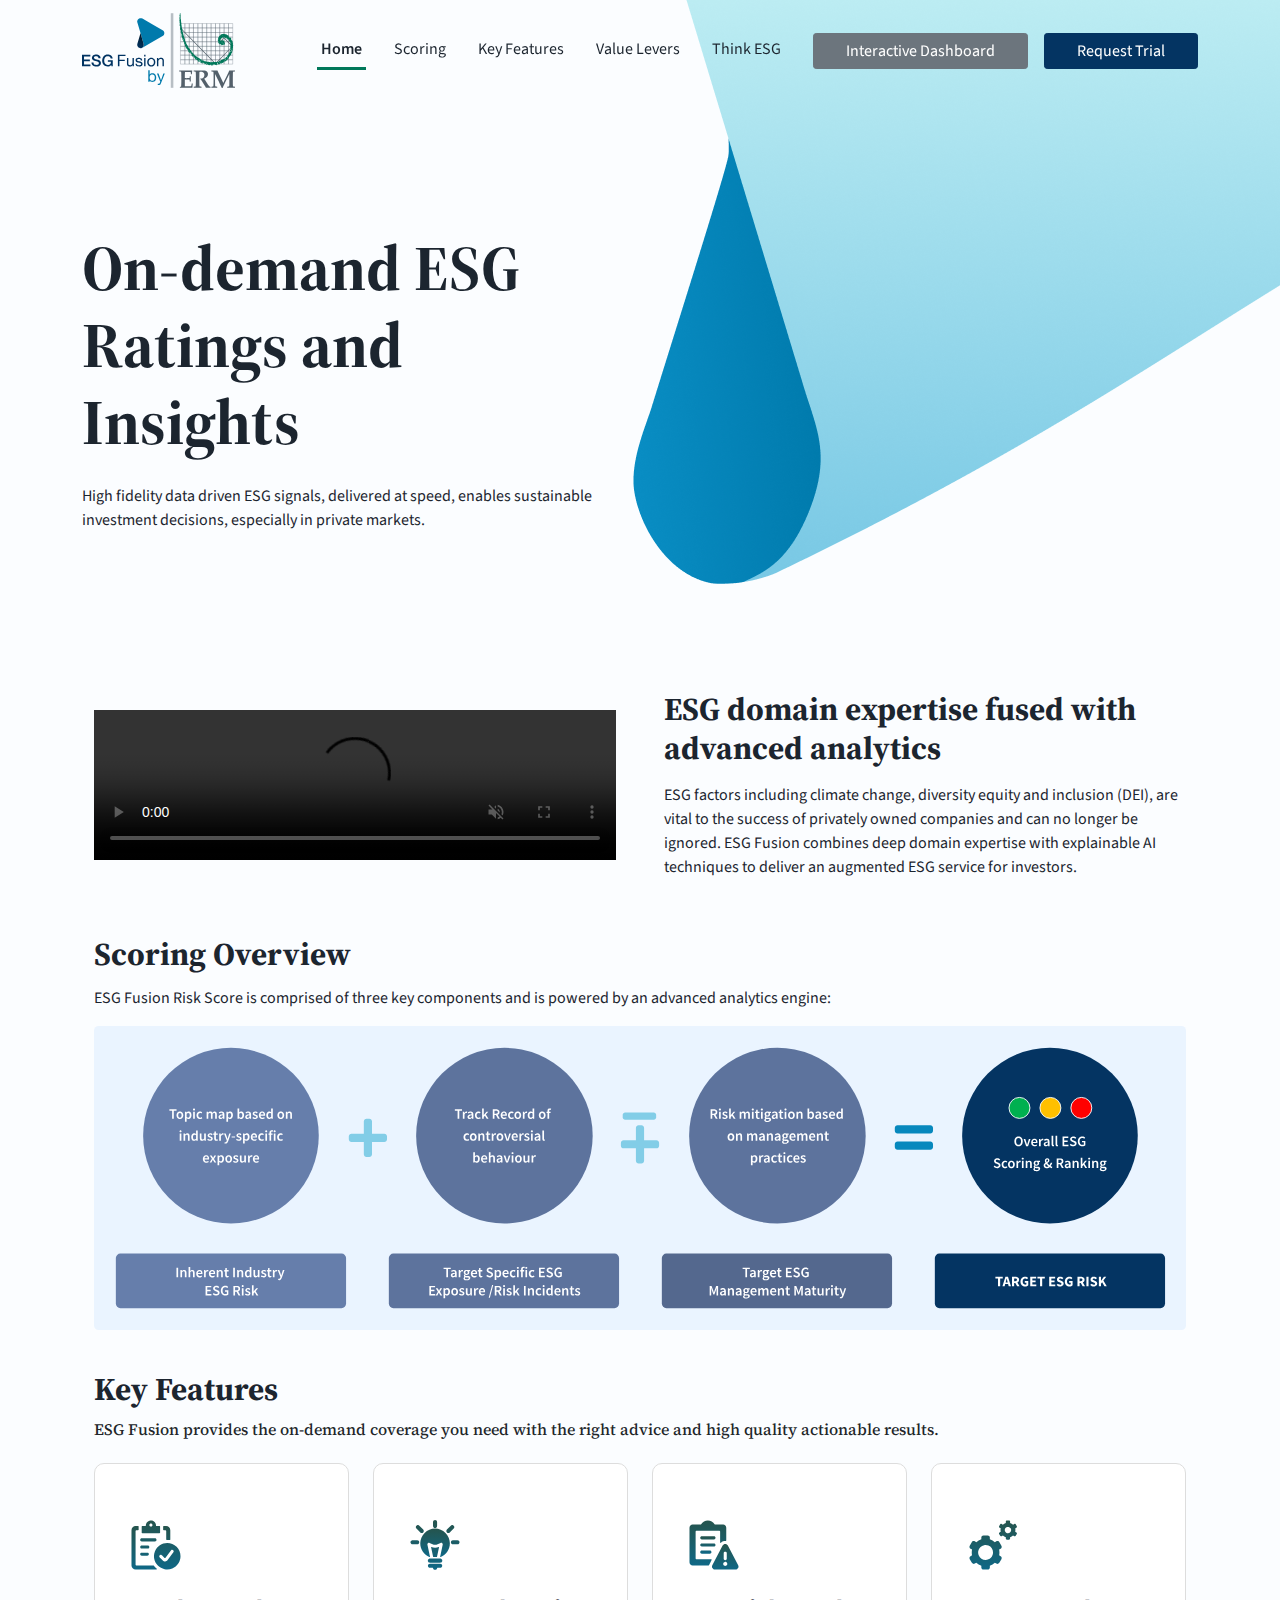
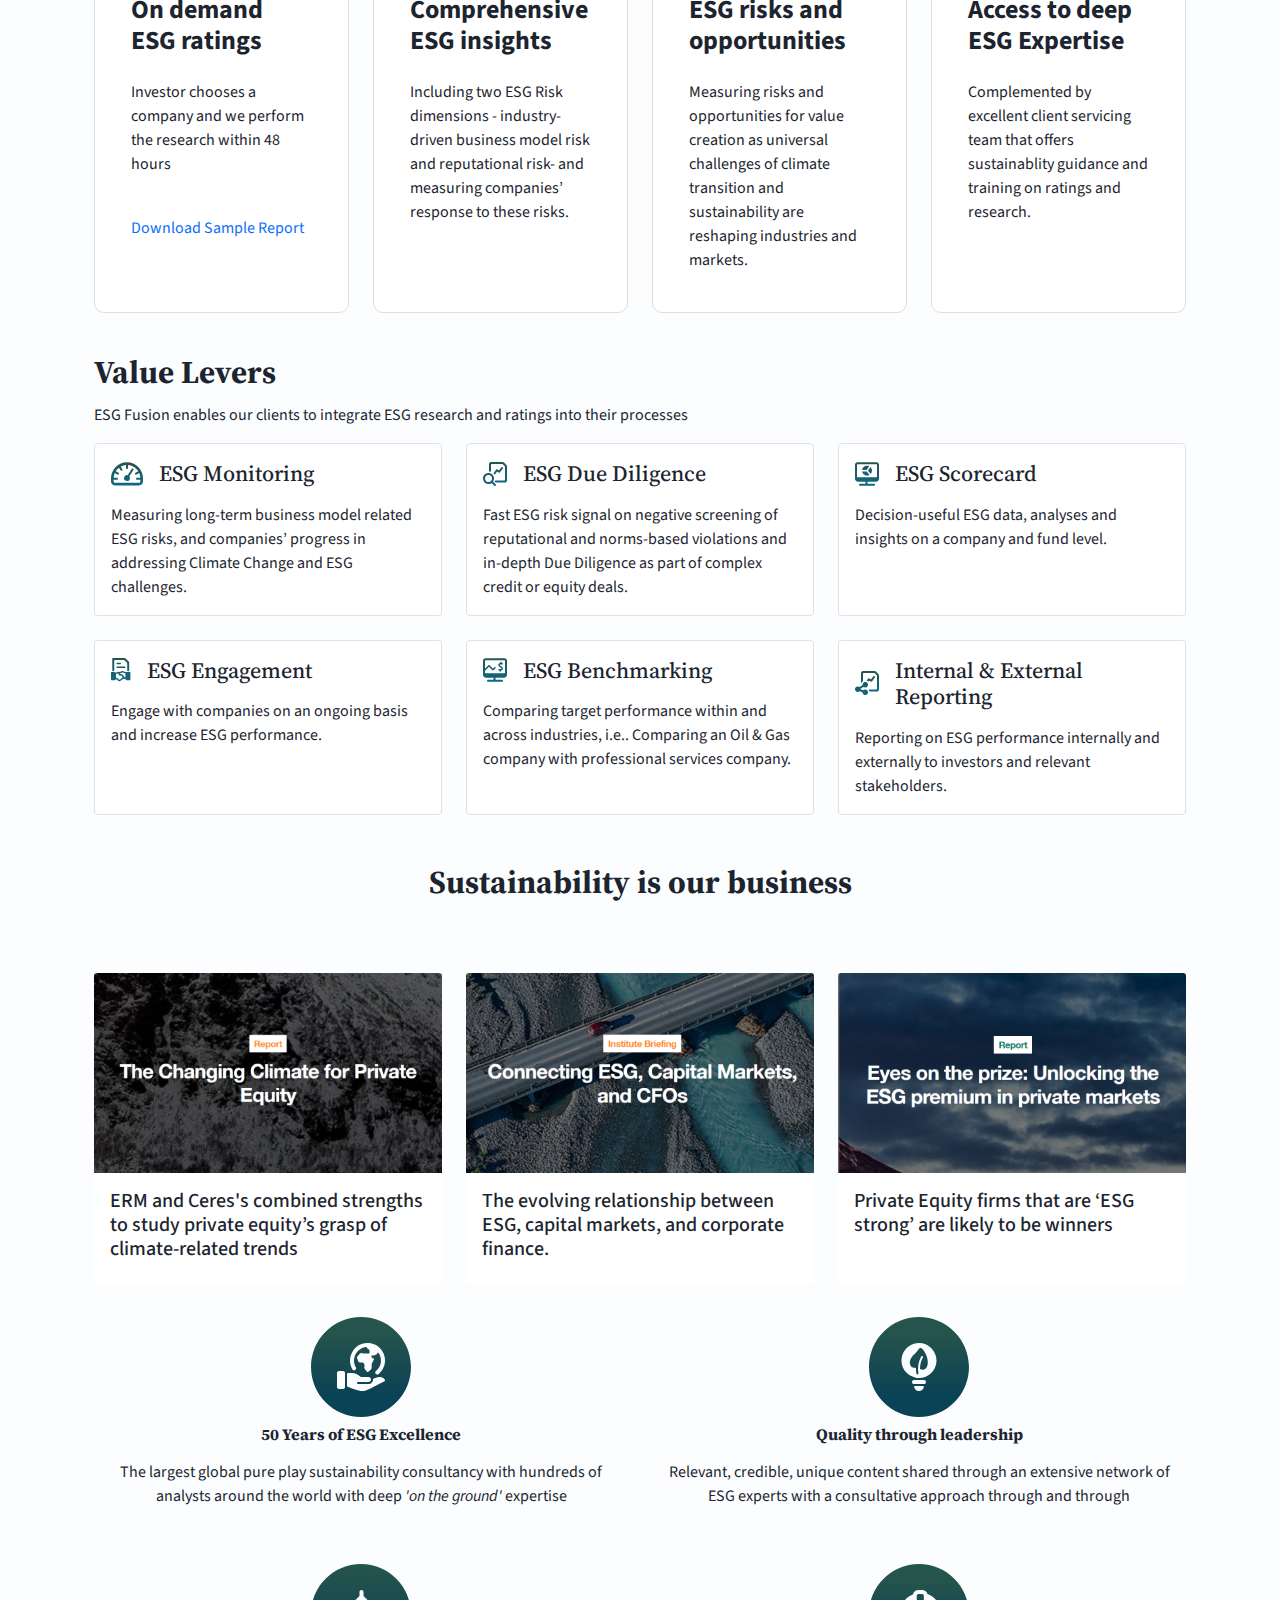
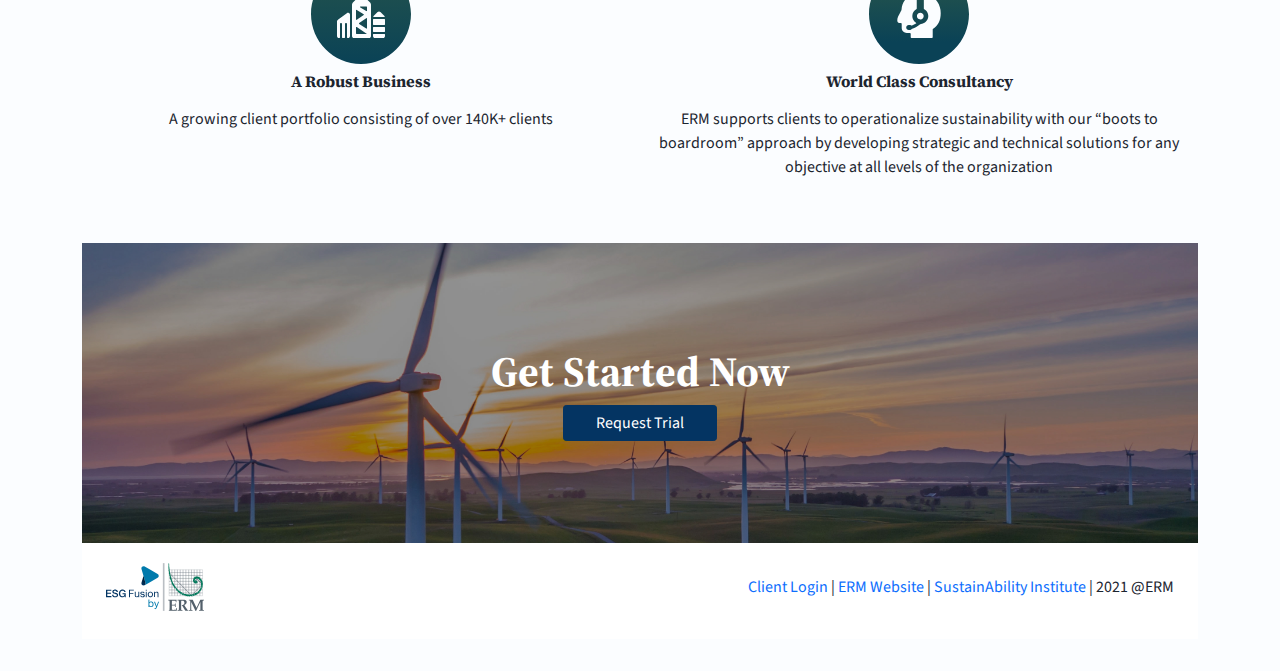
==== Updated/index.html @ 562d7b6b "Created two subdirectories for trying the site with a different font." ====
<!doctype html>
<html lang="en">
  <head>
    <!-- Required meta tags -->
    <meta charset="utf-8">
    <meta name="viewport" content="width=device-width, initial-scale=1">

    <script type="text/javascript">
      let envFileName = window.location.hostname.includes('localhost') ? 'localhost' : 'env';
      var s = document.createElement('script');
      let scripturl = './environments/' + envFileName + '.js';
      console.log(scripturl);
      s.setAttribute('src', scripturl);
      document.head.appendChild(s);
    </script> 
    <!-- Bootstrap CSS -->
    <link rel="stylesheet" href="./lib/bootstrap-5.1.3/dist/css/bootstrap.css">

    <!-- fonts -->
    <link rel="preconnect" href="https://fonts.googleapis.com">
    <link rel="preconnect" href="https://fonts.gstatic.com" crossorigin>
    <link href="https://fonts.googleapis.com/css2?family=Source+Sans+Pro:wght@300;400;600;700;900&family=Source+Serif+Pro:wght@300;400;600;700;900&display=swap" rel="stylesheet">
    <!-- Custom CSS -->
    <link rel="stylesheet" href="./assets/css/style.css">
    <link
      rel="stylesheet"
      href="https://cdnjs.cloudflare.com/ajax/libs/animate.css/4.1.1/animate.min.css"
    />
    <title>ESG Fusion</title>

    <link rel="apple-touch-icon" sizes="180x180" href="/apple-touch-icon.png">
    <link rel="icon" type="image/png" sizes="32x32" href="/favicon-32x32.png">
    <link rel="icon" type="image/png" sizes="16x16" href="/favicon-16x16.png">
    <!-- <link rel="manifest" href="/site.webmanifest"> -->
    <link rel="mask-icon" href="/safari-pinned-tab.svg" color="#5bbad5">
    <meta name="msapplication-TileColor" content="#da532c">
    <meta name="theme-color" content="#ffffff">
  </head>
  <body >

    <!-- top navigation -->
    <nav class="navbar navbar-expand-lg fixed-top navbar-light bg-transparent" id="navbar">
      <div class="container-xl">
        <a class="navbar-brand" href="#">
          <img src="./assets/img/FusionLogoSVG.svg" alt="" height="75" style="animation: 2s ease-in;">
        </a>
        <button class="navbar-toggler" type="button" data-bs-toggle="collapse" data-bs-target="#navbarTogglerDemo02" aria-controls="navbarTogglerDemo02" aria-expanded="false" aria-label="Toggle navigation">
          <span class="navbar-toggler-icon"></span>
        </button>
        <div class="collapse navbar-collapse" id="navbarTogglerDemo02">
          <ul class="navbar-nav ms-auto mb-2 mb-lg-0">
            <li class="nav-item">
              <a class="nav-link active" href="#home">Home</a>
            </li>
            <li class="nav-item">
              <a class="nav-link" href="#scoring">Scoring</a>
            </li>
            <li class="nav-item">
              <a class="nav-link" href="#key-Features">Key Features</a>
            </li>
            <li class="nav-item">
              <a class="nav-link" href="#v-f-business">Value Levers</a>
            </li>
            <li class="nav-item">
              <a class="nav-link" href="#why-erm">Think ESG</a>
            </li>
          </ul>
          <form class="d-flex">
            <a class="btn btn-sm btn-secondary ms-3" href="#" target="_blank" id="clientLoginLink">Interactive Dashboard</a>
            <button class="btn btn-sm btn-blue ms-3" type="button" data-bs-toggle="modal" data-bs-target="#scheduleModal">Request Trial</button>
          </form>
        </div>
      </div>
  </nav>

    <!-- Header -->
    <div class="container-xl" id="home">
      <div class="row">
        <div class="col-6 animate__fadeInLeft py-lg">
            <!-- <h6 class="py-4 fw-600 mb-0 pb-0">“Climate Change and ESG Risks are Investment Risks!”</h6>
            <p class="mt-2 text-secondary">– Larry Fink, Blackrock</p> -->
            <h2 class="display-3 fw-700 pt-2">On-demand ESG Ratings and Insights</h2>
            <p class="fs-16 my-4">High fidelity data driven ESG signals, delivered at speed, enables sustainable investment decisions, especially in private markets.</p>
            <div class="row justify-content-start">
              <!-- <div class="col-auto">
                <button class="btn btn-sm btn-secondary">View Live Dashboard</button>
              </div>
              <div class="col-auto">
                <button class="btn btn-sm btn-outline-blue">Download Sample Report</button>
              </div>
            </div> -->
        </div>
      </div>
    </div>
    
    <!-- Section 1 Key features -->

    <div class="container-xl mt-3" id="scoring">
      <div class="row pt-3 align-items-center gx-5">
        <div class="col">
          <video id="videoPlayer" class="w-100 mt-3" controls muted autoplay loop preload="auto">
            <source src="#" type="video/mp4">
          Your browser does not support the video tag.
          </video>
        </div>
        <div class="col">
          <h2 class="pt-4 pb-2 fw-700">ESG domain expertise fused with advanced analytics</h2>
          <p>ESG factors including climate change, diversity equity and inclusion (DEI), are vital to the success of privately owned companies and can no longer be ignored.

            ESG Fusion combines deep domain expertise with explainable AI techniques to deliver an augmented ESG service for investors.</p>
        </div>
      </div>

      <div class="row pt-3 align-items-center gx-5">
        <div class="col">
          <h2 class="pt-4 pb-1 fw-700">Scoring Overview</h2>
          <p>ESG Fusion Risk Score is comprised of three key components and is powered by an advanced analytics engine:</p>
          <img src="./assets/img/svg group section.svg" alt="ESG Fusion Scoring Overview" style="width: 100%;">
        </div>
      </div>
    </div>
    
    <div class="container-xl py-2" id="key-Features">
      <div class="row pt-3">
        <div class="col">
          <h2 class="pt-3 pb-1 fw-700">Key Features</h2>
          <div class="row">
            <div class="col">
              <h6 class=" text-dark">ESG Fusion provides the on-demand coverage you need with the right advice and high quality actionable results. </h6>
            </div>
          </div>
        </div>
      </div>
      <div class="row py-3">
        <div class="col">
          <div class="card">
            <div class="card-body">
              <img src="./assets/img/on-demand.svg" class="" alt="">
              <h4 class="card-title my-4">On demand ESG ratings</h4>
              <p class="card-text">
                Investor chooses a company and we perform the research within 48 hours
              </p>
              <br>
              <a href="#" class="text-primary" data-bs-toggle="modal" data-bs-target="#pdfModal">Download Sample Report</a>
            </div>
          </div>
        </div>
        <div class="col">
          <div class="card">
            <div class="card-body">
              <img src="./assets/img/Insights.svg" class="" alt="">
              <h4 class="card-title my-4">Comprehensive ESG insights</h4>
              <p class="card-text">
                Including two ESG Risk dimensions - industry-driven business model risk and reputational risk- and measuring companies’ response to these risks.
              </p>
            </div>
          </div>
        </div>
        <div class="col">
          <div class="card">
            <div class="card-body">
              <img src="./assets/img/Risks.svg" class="" alt="">
              <h4 class="card-title my-4">ESG risks and opportunities</h4>
              <p class="card-text">
                Measuring risks and opportunities for value creation as universal challenges of climate transition and sustainability are reshaping industries and markets.
              </p>
            </div>
          </div>
        </div>
        <div class="col">
          <div class="card">
            <div class="card-body">
              <img src="./assets/img/Use case.svg" class="" alt="">
              <h4 class="card-title my-4">Access to deep ESG Expertise</h4>
              <p class="card-text">
                Complemented by excellent client servicing team that offers sustainablity guidance and training on ratings and research. 
              </p>
            </div>
          </div>
        </div>
      </div>
    </div>

    <!-- section 2  value for business-->

    <div class="container-xl" id="v-f-business">

      <div class="row">
        <div class="col">
          <h2 class="fw-700 pt-3 pb-1">Value Levers</h2>
          <p>ESG Fusion enables our clients to integrate ESG research and ratings into their processes</p>
        </div>
      </div>
      <div class="row row-col-1 row-col-lg-3">

        <div class="col-sm-6 col-lg-4 mb-4">
          <div class="card h-100 border rounded">
            <div class="card-body">
              <div class="d-flex align-items-center mb-3">
                <img src="./assets/img/Value/Monitoring.svg" height="24" alt="">
                <h5 class="card-title mb-0 ms-3">ESG Monitoring</h5>
              </div>
              <p class="card-text">Measuring long-term business model related ESG risks, and companies’ progress in addressing Climate Change and ESG challenges.</p>
          </div>
          </div>
        </div>

        <div class="col-sm-6 col-lg-4 mb-4">
          <div class="card h-100 border rounded">
            <div class="card-body">
              <div class="d-flex align-items-center mb-3">
                <img src="./assets/img/Value/due-diligence.svg" height="24" alt="">
                <h5 class="card-title mb-0 ms-3">ESG Due Diligence</h5>
              </div>
              <p class="card-text">Fast ESG risk signal on negative screening of reputational and norms-based violations and in-depth Due Diligence as part of complex credit or equity deals.</p>
            </div>
          </div>
        </div>

        <div class="col-sm-6 col-lg-4 mb-4">
          <div class="card h-100 border rounded">
            <div class="card-body">
              <div class="d-flex align-items-center mb-3">
                <img src="./assets/img/Value/scorecard.svg" height="24" alt="">
                <h5 class="card-title mb-0 ms-3">ESG Scorecard</h5>
                </div>
              <p class="card-text">Decision-useful ESG data, analyses and insights on a company and fund level.</p>
            </div>
          </div>
        </div>

        <div class="col-sm-6 col-lg-4 mb-4">
          <div class="card h-100 border rounded">
            <div class="card-body">
              <div class="d-flex align-items-center mb-3">
                <img src="./assets/img/Value/engagement.svg" height="24" alt="">
                <h5 class="card-title mb-0 ms-3">ESG Engagement</h5>
              </div>
              <p class="card-text">Engage with companies on an ongoing basis and increase ESG performance.</p>
            </div>
          </div>
        </div>

        <div class="col-sm-6 col-lg-4 mb-4">
          <div class="card h-100 border rounded">
            <div class="card-body">
              <div class="d-flex align-items-center mb-3">
                <img src="./assets/img/Value/benchmarking.svg" height="24" alt="">
                <h5 class="card-title mb-0 ms-3">ESG Benchmarking</h5>
              </div>
              <p class="card-text">Comparing target performance within and across industries, i.e.. Comparing an Oil & Gas company with professional services company.</p>
            </div>
          </div>
        </div>

        <div class="col-sm-6 col-lg-4 mb-4">
          <div class="card h-100 border rounded">
            <div class="card-body">
              <div class="d-flex align-items-center mb-3">
                <img src="./assets/img/Value/reporting.svg" height="24" alt="">
                <h5 class="card-title mb-0 ms-3">Internal & External Reporting</h5>
              </div>
              <p class="card-text">Reporting on ESG performance internally and externally to investors and relevant stakeholders.</p>
            </div>
          </div>
        </div>
      </div>
    </div>

    <!-- section 4 Why ERM -->

    <div class="container-xl py-4" id="why-erm">
      <div class="row">
        <div class="col mb-3 text-center">
          <h2 class="fw-700">Sustainability is our business</h2>
        </div>
      </div>
      <div class="row row-col-1 row-col-lg-3 mt-5">
        <div class="col">
          <a href="https://www.sustainability.com/thinking/changing-climate-for-private-equity/" target="_blank">
            <div class="card border-0 h-100 ">
              <img src="./assets/img/link-1.jpg" class="card-img-top" style="width: 100%!important; height: 200px!important; object-fit: cover;" focusable="false"></img>
              <div class="card-body ">
                <p class="card-title h5">ERM and Ceres's combined strengths to study private equity’s grasp of climate-related trends</p>
              </div>
            </div>
          </a>
        </div>
        <div class="col">
          <a href="https://www.sustainability.com/thinking/connecting-esg-capital-markets-and-cfos/" target="_blank">
            <div class="card border-0 h-100">
              <img src="./assets/img/link-2.jpg" class="card-img-top" style="width: 100%!important; height: 200px!important; object-fit: cover;" focusable="false"></img>
              <div class="card-body">
                <p class="card-title h5">The evolving relationship between ESG, capital markets, and corporate finance.</p>
                
              </div>
            </div>
          </a>
        </div>
        <div class="col">
          <a href="https://www.erm.com/news/private-equity-firms-that-are-esg-strong-are-likely-to-be-winners-as-businesses-reset-following-the-shocks-of-2020-a-new-survey-shows/" target="_blank">
            <div class="card border-0 h-100">
              <img src="./assets/img/link-3.png" class="card-img-top" focusable="false" style="width: 100%!important; height: 200px!important; object-fit: cover;"></img>
              <div class="card-body">
                <p class="card-title h5">Private Equity firms that are ‘ESG strong’ are likely to be winners</p>
              </div>
            </div>
          </a>
        </div>
      </div>
      <div class="row">
        <div class="col">
          <div class="row mt-3">
            <div class="col text-center p-3"> 
              <img src="./assets/img/ERM-1.svg" class="" alt="">
              <h6 class="fw-700 pt-2">50 Years of ESG Excellence</h6>
              <p class="py-2">The largest global pure play sustainability consultancy with hundreds of analysts around the world with deep <em>'on the ground'</em> expertise</p>
            </div>
            <div class="col text-center p-3">
              <img src="./assets/img/ERM-2.svg" class="" alt="">
              <h6 class="fw-700 pt-2">Quality through leadership</h6>
              <p class="py-2">Relevant, credible, unique content shared through an extensive network of ESG experts with a consultative approach through and through</p>
            </div>
          </div>
          <div class="row">
            <div class="col text-center p-3">
              <img src="./assets/img/ERM-3.svg" class="" alt="">
              <h6 class="fw-700 pt-2">A Robust Business</h6>
              <p class="py-2">A growing client portfolio consisting of over 140K+ clients </p>
            </div>
            <div class="col text-center p-3">
              <img src="./assets/img/ERM-4.svg" class="" alt="">
              <h6 class="fw-700 pt-2">World Class Consultancy</h6>
              <p class="py-2">ERM supports clients to operationalize sustainability with our “boots to boardroom” approach by developing strategic and technical solutions for any objective at all levels of the organization</p>
            </div>
          </div>
        </div>
      </div>

    </div>

    <!-- section 5 Latest update -->

    <div class="container-fluid" id="demo1">
      <div class="row align-items-center" style="height: 300px;">
        <div class="col">
          <div class="text-center">
            <h1 class="fw-700 text-white">Get Started Now</h1>
            <button class="btn btn-sm btn-blue" data-bs-toggle="modal" data-bs-target="#scheduleModal">Request Trial</button>
          </div>
        </div>
      </div>
    </div>

    <!-- footer -->

    <div class="container-fluid py-4 pt-0" id="footer">
      <div class="container-xl">
        <div class="row">
          <div class="col mx-auto">
            <div class="row align-items-center">
              <div class="col">
              </div>
            </div>
          </div>
        </div>
        <div class="row mt-3 align-items-center">
          <div class="col me-auto">
            <img src="./assets/img/FusionLogoSVG.svg" height="48" alt="">
          </div>
          <div class="col">
            <p class="text-end mt-3"><a href="https://erm-esg-ui-dev.azurewebsites.net/" target="_blank" class="text-primary">Client Login </a> | <a href="https://erm.com" target="_blank" class="text-primary">ERM Website </a> | <a href="https://www.sustainability.com/" target="_blank" class="text-primary">SustainAbility Institute </a>| 2021 @ERM</p>
          </div>
        </div>
      </div>
    </div>


    <div class="modal fade" id="scheduleModal" tabindex="-1" aria-labelledby="scheduleModalLabel" aria-hidden="true">
      <div class="modal-dialog modal-dialog-centered modal-md">
        <div class="modal-content">
          <div class="modal-header border-0 align-items-start">
            <span>
              <h5 class="modal-title mb-1 fw-600" id="scheduleModalLabel">Schedule a Demo</h5>
              <p>Please enter your contact details, our ESG Fusion experts will reach out to you soon!</p>
            </span>
            <button type="button" class="btn-close mt-1" data-bs-dismiss="modal" aria-label="Close"></button>
          </div>
          <div class="modal-body">
            <div class="row align-items-center">  
              <!-- <div class="col-5">
                <img src="./assets/img/contact.svg" class="img-fluid" alt="">
              </div> -->
              <div class="col-12">
                <div id="alertSuccess" class="alert alert-success" role="alert" style="display:none">
                  We have received your request. Our representative will reach out to you soon.
                </div>
                <div id="alertError" class="alert alert-danger" role="alert" style="display:none">
                 An error occured. Please try again later.
                </div>
                <form id="frmDetails">
                  <div class="row">
                    <div class="col mb-2">
                      <label for="name" class="form-label">Name <span class="text-danger"><strong>*</strong></span></label>
                      <input type="text" class="form-control" id="name" name="name" maxlength="500" required>
                    </div>
                  </div>
                  <div class="row mb-2">
                    <div class="col">
                      <label for="email" class="form-label">Email address <span class="text-danger"><strong>*</strong></span></label>
                      <input type="email" class="form-control" id="email" name="email" maxlength="400" required>
                    </div>
                    <div class="col">
                      <label for="Phone" class="form-label">Phone Number</label>
                      <input type="tel" class="form-control" id="phone" name="phone">
                    </div>
                  </div>
                  <div class="row mb-2">
                    <div class="col">
                      <label for="country" class="form-label">Country</label>
                      <select class="form-select" id="country" name="country">
                        <option value='' selected> -- Select Country -- </option>
                      </select>
                    </div>
                  </div>
                  <div class="row mb-2">
                    <div class="col">
                      <label for="company" class="form-label">Company name <span class="text-danger"><strong>*</strong></span></label>
                      <input type="text" class="form-control" id="company" name="company" maxlength="200" required>
                    </div>
                    <div class="col">
                      <label for="j-title" class="form-label">Job Title</label>
                      <input type="text" class="form-control" id="jobtitle" name="jobtitle" maxlength="200">
                    </div>
                  </div>
                  <div class="row mb-2">
                    <div class="col">
                      <label for="message" class="form-label">Message</label>
                      <textarea class="form-control" id="message" name="message" rows="3" maxlength="2000"></textarea>
                    </div>
                  </div>
                </form>
              </div>
            </div>
            
          </div>
          <div class="modal-footer d-flex flex-row flex-nowrap align-items-center justify-content-between border-0">
            <div class="form-check">
              <input class="form-check-input" type="checkbox" value="" id="flexCheckDefault">
              <label class="form-check-label" for="flexCheckDefault">
                I understand that the information provided by me is subject to ERM’s Privacy Notice.
              </label>
            </div>
            <div >
              <button type="button" class="btn btn-blue">Submit</button>
            </div>
        </div>
        </div>
      </div>
    </div>

    <div class="modal fade" id="reportModal" tabindex="-1" aria-labelledby="reportModalLabel" aria-hidden="true">
      <div class="modal-dialog modal-fullscreen">
        <div class="modal-content">
          <div class="modal-header border-0 align-items-start">
            <span>
              <h5 class="modal-title mb-1 fw-600" id="reportModalLabel">Live Dashboard</h5>              
            </span>
            <button type="button" class="btn-close mt-1" data-bs-dismiss="modal" aria-label="Close"></button>
          </div>
          <div class="modal-body">
            <div class="row align-items-center">  
              <div class="col-12">
                <div>
                  <iframe id="powerBiFrame">

                  </iframe>
                </div>
              </div>
            </div>
            
          </div>
          <div class="modal-footer border-0">
            <button type="button" class="btn btn-secondary" data-bs-dismiss="modal">Close</button>
          </div>
        </div>
      </div>
    </div>

    <div class="modal fade" id="pdfModal" tabindex="-1" aria-labelledby="pdfModalLabel" aria-hidden="true">
      <div class="modal-dialog modal-fullscreen">
        <div class="modal-content">
          <div class="modal-header border-0 align-items-start">
            <span>
              <h5 class="modal-title mb-1 fw-600" id="pdfModalLabel">Sample Report</h5>              
            </span>
            <button type="button" class="btn-close mt-1" data-bs-dismiss="modal" aria-label="Close"></button>
          </div>
          <div class="modal-body">
            <div class="row align-items-center">  
              <div class="col-12 text-center">
                <div style="padding-bottom: 5px;">
                  <div>                    
                    <button type="button" class="btn btn-secondary" id="prev">
                      <svg xmlns="http://www.w3.org/2000/svg" width="16" height="16" fill="currentColor" class="bi bi-caret-left-fill" viewBox="0 0 16 16">
                        <path d="m3.86 8.753 5.482 4.796c.646.566 1.658.106 1.658-.753V3.204a1 1 0 0 0-1.659-.753l-5.48 4.796a1 1 0 0 0 0 1.506z"></path>
                      </svg>
                    </button>
                    &nbsp; &nbsp;
                    <span>Page: <span id="page_num"></span> / <span id="page_count"></span></span>
                    &nbsp; &nbsp;                    
                    <button type="button" class="btn btn-secondary" id="next">
                      <svg xmlns="http://www.w3.org/2000/svg" width="16" height="16" fill="currentColor" class="bi bi-caret-right-fill" viewBox="0 0 16 16">
                        <path d="m12.14 8.753-5.482 4.796c-.646.566-1.658.106-1.658-.753V3.204a1 1 0 0 1 1.659-.753l5.48 4.796a1 1 0 0 1 0 1.506z"></path>
                      </svg>
                    </button>

                    <button class="btn btn-secondary" id="downloadReport" onclick="DownloadPdf()">Download</button>
                    
                  </div>
                  
                </div>
                
                <canvas id="the-canvas"></canvas>
              </div>
            </div>
            
          </div>
          <div class="modal-footer border-0">
            <button type="button" class="btn btn-secondary" data-bs-dismiss="modal">Close</button>
          </div>
        </div>
      </div>
    </div>
    
    <!-- Bootstrap JS -->
    <script src="./lib/bootstrap-5.1.3/dist/js/bootstrap.bundle.js"></script>
    <!-- bootstrap masonry grid -->
    
    <script src=
    "https://ajax.googleapis.com/ajax/libs/jquery/3.3.1/jquery.min.js">
        </script>
    <script src="./lib/jquery-validate/jquery.validate.min.js"></script>       
    <script src="./environments/environment.js"></script>
    <script src="./lib/pdfjs/build/pdf.js"></script>
    <script src="./lib/pdfviewer.js"></script>
    <script src="./lib/index.js"></script>
  </body>
</html>
---- Updated/assets/css/style.css ----
html, body, p {
    font-family: 'Source Sans Pro', sans-serif;
    font-weight: 400;
    color:#1C252F;
    font-size: 16px;
}

h1, h2, h3, h4, h5, h6{
    font-family: 'Source Serif Pro', serif;
}

h1{font-size: 42px;}
h4{
    font-size: 26px;
}
h5{font-size: 22px;}

a{
    color:#1C252F;
    text-decoration: none;
}

a:hover{
    color: #043462;
    text-decoration: underline;
}


.fw-700{
    font-weight: 700;
}

.fw-600{
    font-weight: 600;
}

.fs-16{
    font-size: 16px;
}

.px-lg{
    padding-left : 5rem;
    padding-right : 5rem;
}

.py-lg{
    padding-top : 4.875rem;
    padding-bottom : 4.875rem;
}

.bg-light-blue{
    background: #cff5ff;   
}

.gred-blue{
    background: linear-gradient(125deg, rgba(37,84,76,1) 0%, rgba(10,66,86,1) 100%);
}
/* navbar */

.navbar .navbar-nav .nav-item{
    padding: 0 12px;
}

.navbar .navbar-nav .nav-item .nav-link {
    font-size: 16px;
    line-height: 20px;
    color: #1C252F;
    font-weight: 400;
    padding: 8px 4px;
}

.navbar .navbar-nav .nav-item .nav-link:hover{
    text-decoration: none;
}

.navbar .navbar-nav .nav-item:hover .nav-link, .navbar .navbar-nav .nav-item .nav-link.active{
    color: #1C252F;
    font-weight: 600;
}

.navbar .navbar-nav .nav-item .nav-link.active{
    color: #1C252F;
    font-weight: 600;
    border-bottom: 3px solid #00785A;
}


/* backgounds for each section */

body{
    background-image: url(../img/header-background.png);
    background-repeat: no-repeat;
    background-color: #FBFDFF;
    background-position-y: top;
    background-position-x: right;
}

#home{
    padding-top: 9rem;
    padding-bottom: 2rem;
}


#scoring-overview{
    background-image: url(../img/section-2-background.png);
    background-repeat: no-repeat;
    background-position: right 20%;
}


#demo1{
    background-image: url(../img/bg-2.jpg);
    background-position: center; /* Center the image */
    background-repeat: no-repeat; /* Do not repeat the image */
    background-size: cover; /* Resize the background image to cover the entire container */
}

#banner1{
    background-image: url(../img/banner-bg-1.jfif);
    background-position: center; /* Center the image */
    background-repeat: no-repeat; /* Do not repeat the image */
    background-size: cover; /* Resize the background image to cover the entire container */
}

#footer{
    background-color: #FFF;
}


/* card design and animation for  key Features section cards */

#key-Features .card{
    border-radius: 10px;
    background-color: #FFFFFF;
    border: 1px solid #DDDDDD;
    height: 450px;
    cursor: pointer;
    padding: 40px 20px;
    overflow:hidden;
}

#key-Features .card img{
    width: 50px;
}

#key-Features .card .card-title{
    text-align: left;
    font-family: 'Source Sans Pro', sans-serif;
    font-weight: 700;
}

/* card and tabs  design and animation for value for business section cards */

#v-f-business .nav-pills .nav-link{
    background: #CFF5FF;
    margin-right: 24px;
    color: #333;
    padding: 7px 35px;
    font-weight: 400;
}

#v-f-business .nav-pills .nav-link:hover, #v-f-business .nav-pills .nav-link.active{
    background: #1DA9E2;
    color: #FFFFFF;
}

#v-f-business .card{
    border-radius: 0;
    border: 0;
    cursor:pointer;
    overflow: hidden;
}

#v-f-business .card .card-img{
    border-radius: 0; 
}

#v-f-business .card .card-img-overlay{
    padding: 16px;
    overflow: hidden;
    display: flex;
    flex-direction: column-reverse;
}

#v-f-business .card .card-img-overlay .card-title{
    font-weight: 500;
    font-family: 'Source Sans Pro', sans-serif; 
    margin-top: 5px;
    margin-bottom: 0;
    text-decoration: underline;
}

#v-f-business .card .card-img-overlay p{
    font-size: 16px;
    padding-top: 14px;
    line-height: 20px;
    color: #fff;
}




/* buttons and badges in primary blue color */

.alert-blue {
    color: #000000;
    background-color: #3b9bf7;
    border-color: #2791f6;
}

.alert-blue hr {
    border-top-color: #0e84f5;
}

.alert-blue .alert-link {
    color: #000000;
}

.badge-blue {
    color: #fff;
    background-color: #043462;
}

.badge-blue[href]:hover, .badge-blue[href]:focus {
    color: #fff;
    background-color: #021930;
}

.btn{
    font-size: 16px;
    padding: 5px 32px;
}


.btn-blue {
    color: #fff;
    background-color: #043462;
    border-color: #043462;
}

.btn-blue:hover {
    color: #fff;
    background-color: #02213f;
    border-color: #021930;
}

.btn-blue:focus, .btn-blue.focus {
    box-shadow: none;
}

.btn-blue.disabled, .btn-blue:disabled {
    color: #fff;
    background-color: #043462;
    border-color: #043462;
}

.btn-blue:not(:disabled):not(.disabled):active, .btn-blue:not(:disabled):not(.disabled).active, .show > .btn-blue.dropdown-toggle {
    color: #fff;
    background-color: #021930;
    border-color: #011222;
}

.btn-blue:not(:disabled):not(.disabled):active:focus, .btn-blue:not(:disabled):not(.disabled).active:focus, .show > .btn-blue.dropdown-toggle:focus {
    box-shadow: none;
}

.btn-outline-blue {
    color: #043462;
    background-color: transparent;
    border-color: #043462;
}

.btn-outline-blue:hover {
    color: #fff;
    background-color: #043462;
    border-color: #043462;
}

.btn-outline-blue:focus, .btn-outline-blue.focus {
    box-shadow: none;
}

.btn-outline-blue.disabled, .btn-outline-blue:disabled {
    color: #043462;
    background-color: transparent;
}

.btn-outline-blue:not(:disabled):not(.disabled):active, .btn-outline-blue:not(:disabled):not(.disabled).active, .show > .btn-outline-blue.dropdown-toggle {
    color: #fff;
    background-color: #043462;
    border-color: #043462;
}

.btn-outline-blue:not(:disabled):not(.disabled):active:focus, .btn-outline-blue:not(:disabled):not(.disabled).active:focus, .show > .btn-outline-blue.dropdown-toggle:focus {
    box-shadow: none;
}

/* contact form */

.form-control:focus {
    border-color: #043462;
    outline: 0;
    box-shadow: 0 0 0 0.1rem rgba(13, 110, 253, 0.35);
}

/* Validations */
label.error{
    color: rgb(220, 53, 69);
}

input.error,select.error,textarea.error{
    border: 1px solid rgb(220, 53, 69);
}

iframe{
    width:100%;
    /* height:100%; */
}

#pdfModal #prev,#pdfModal #next{
    padding: 0.375rem 0.75rem !important;
}
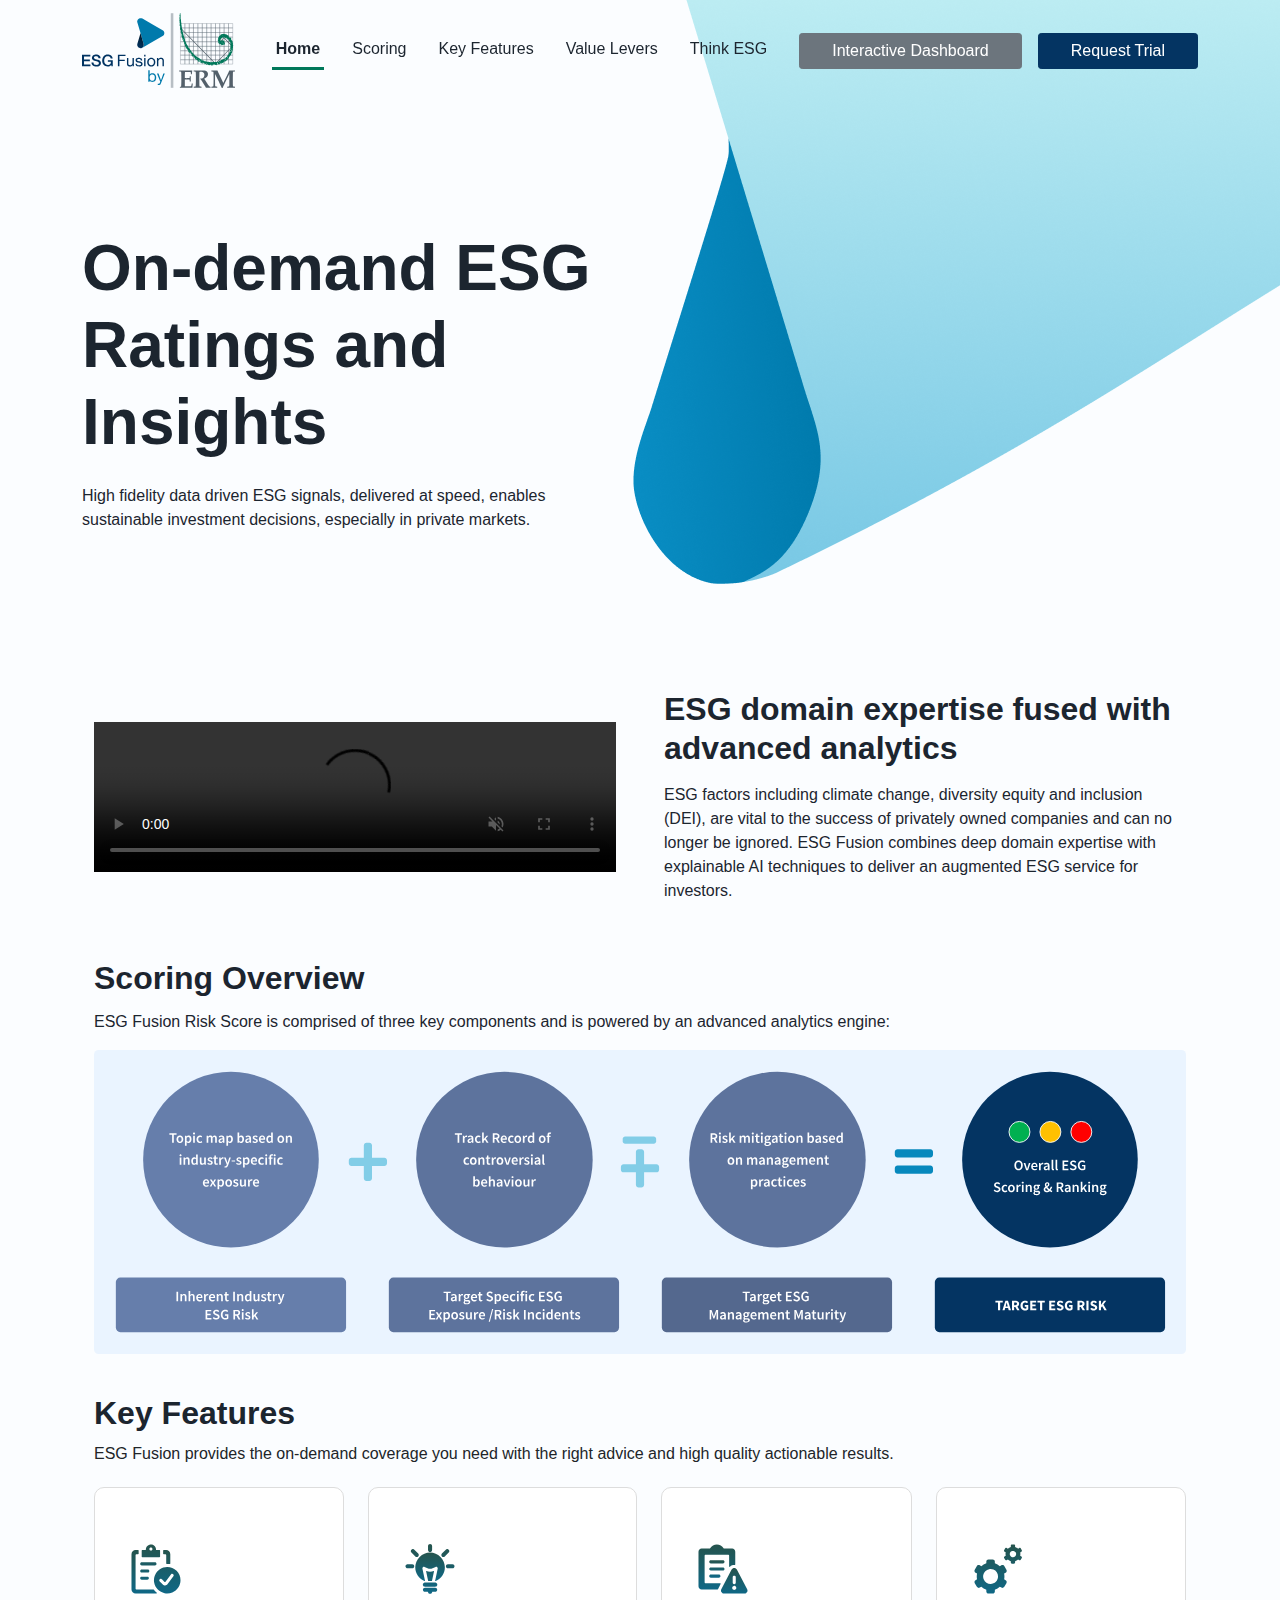
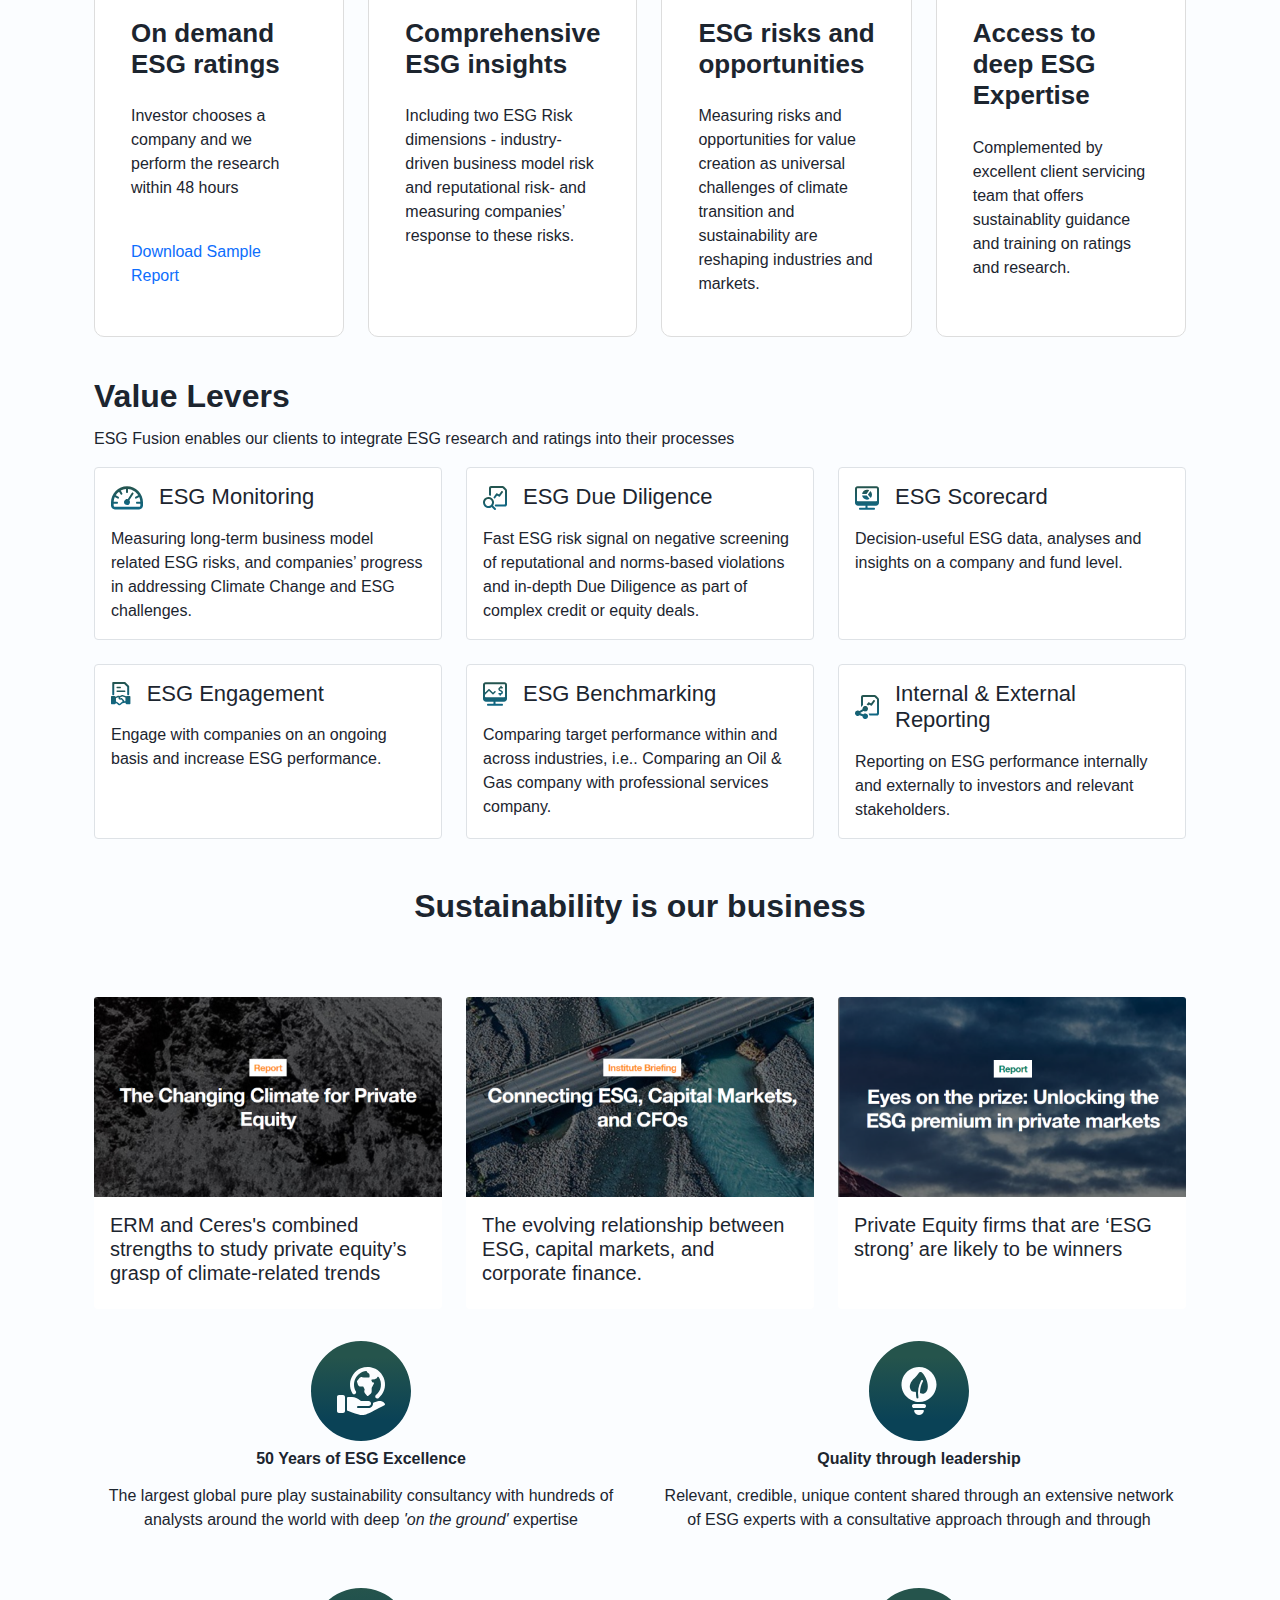
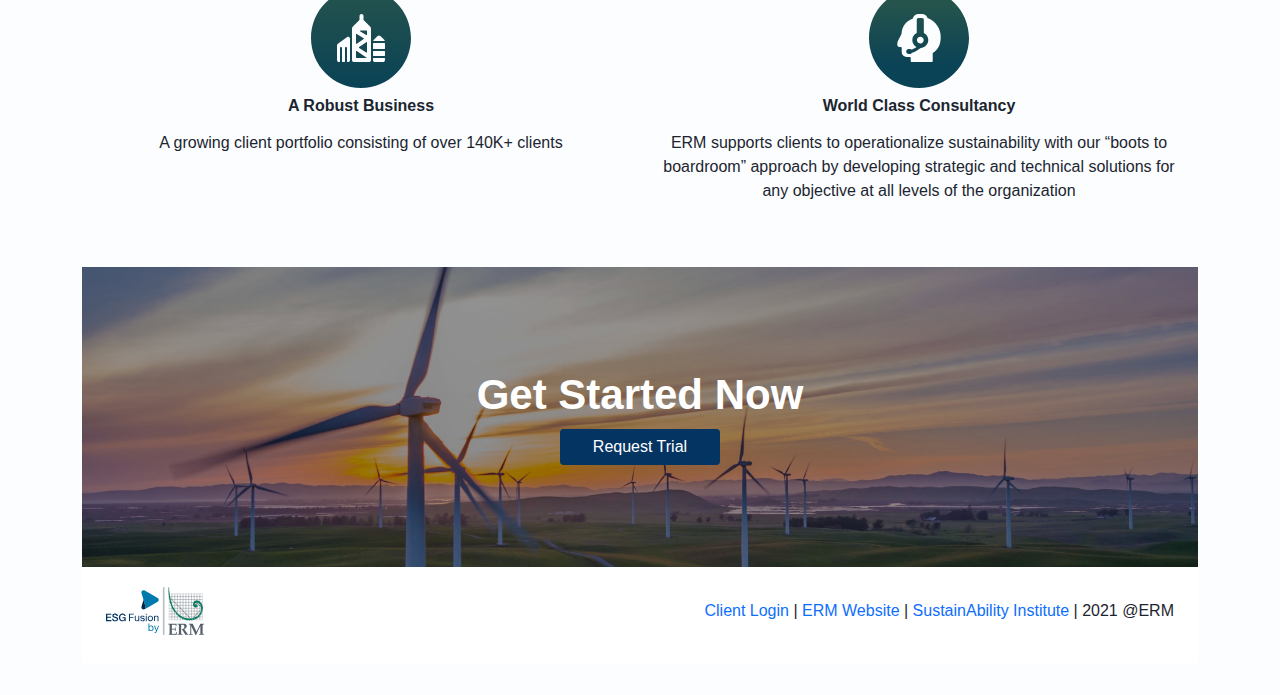
==== commit 5a7140c3: "new fonts" ====
--- a/Updated/index.html
+++ b/Updated/index.html
@@ -17,9 +17,9 @@
     <link rel="stylesheet" href="./lib/bootstrap-5.1.3/dist/css/bootstrap.css">
 
     <!-- fonts -->
-    <link rel="preconnect" href="https://fonts.googleapis.com">
+    <!-- <link rel="preconnect" href="https://fonts.googleapis.com">
     <link rel="preconnect" href="https://fonts.gstatic.com" crossorigin>
-    <link href="https://fonts.googleapis.com/css2?family=Source+Sans+Pro:wght@300;400;600;700;900&family=Source+Serif+Pro:wght@300;400;600;700;900&display=swap" rel="stylesheet">
+    <link href="https://fonts.googleapis.com/css2?family=Source+Sans+Pro:wght@300;400;600;700;900&family=Source+Serif+Pro:wght@300;400;600;700;900&display=swap" rel="stylesheet"> -->
     <!-- Custom CSS -->
     <link rel="stylesheet" href="./assets/css/style.css">
     <link
--- a/Updated/assets/css/style.css
+++ b/Updated/assets/css/style.css
@@ -1,13 +1,31 @@
+@font-face {
+    font-family: 'Helvetica-neue';
+    src:  url('../fonts/helveticaneue/HelveticaNeueBd.ttf') format('ttf');
+    font-weight: 700;
+  }
+
+  @font-face {
+    font-family: 'Helvetica-neue';
+    src:  url('../fonts/helveticaneue/HelveticaNeueMed.ttf') format('ttf');
+    font-weight: 600;
+  }
+
+  @font-face {
+    font-family: 'Helvetica-neue';
+    src:  url('../fonts/helveticaneue/HelveticaNeueLt.ttf') format('ttf');
+    font-weight: 400;
+  }
+
 html, body, p {
-    font-family: 'Source Sans Pro', sans-serif;
+    font-family: 'Helvetica-neue', sans-serif;
     font-weight: 400;
     color:#1C252F;
     font-size: 16px;
 }
 
-h1, h2, h3, h4, h5, h6{
+/* h1, h2, h3, h4, h5, h6{
     font-family: 'Source Serif Pro', serif;
-}
+} */
 
 h1{font-size: 42px;}
 h4{
@@ -145,7 +163,7 @@
 
 #key-Features .card .card-title{
     text-align: left;
-    font-family: 'Source Sans Pro', sans-serif;
+    font-family: 'Helvetica-neue', sans-serif;
     font-weight: 700;
 }
 
@@ -184,7 +202,7 @@
 
 #v-f-business .card .card-img-overlay .card-title{
     font-weight: 500;
-    font-family: 'Source Sans Pro', sans-serif; 
+    font-family: 'Helvetica-neue', sans-serif; 
     margin-top: 5px;
     margin-bottom: 0;
     text-decoration: underline;
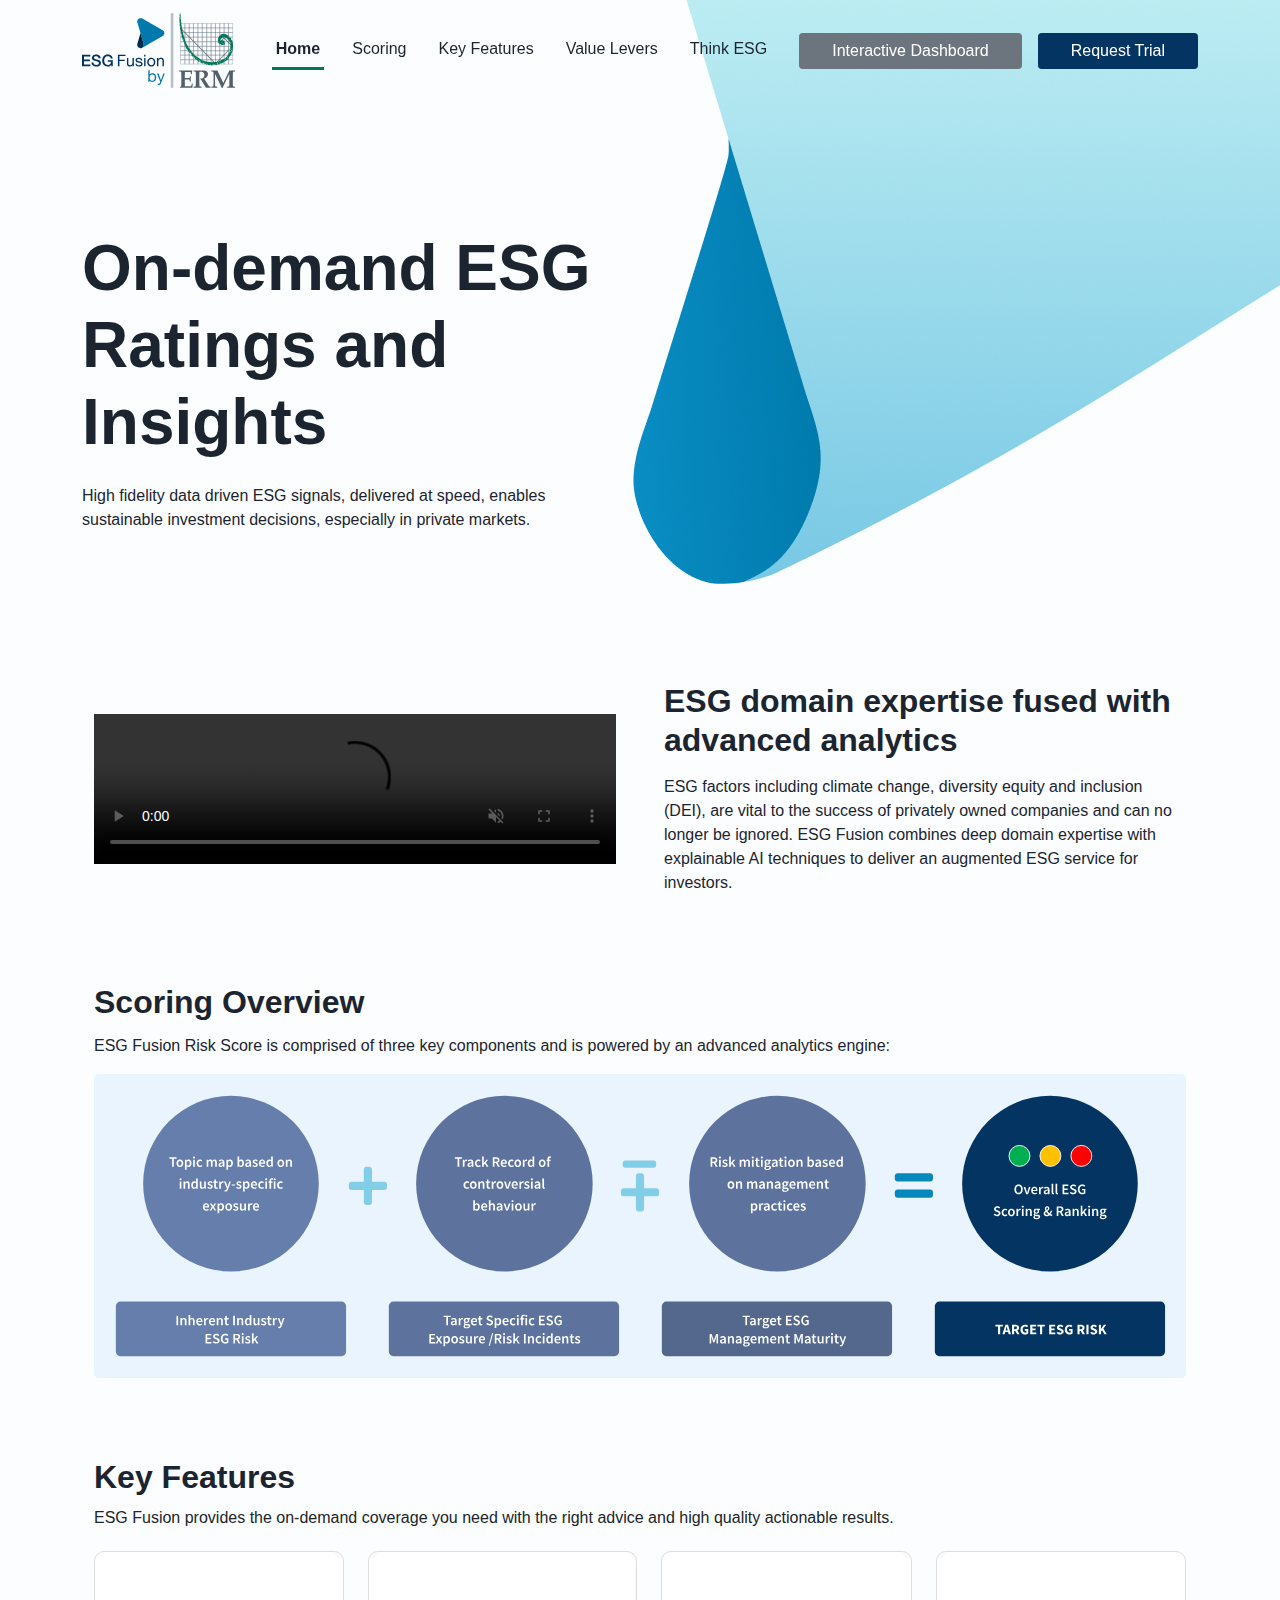
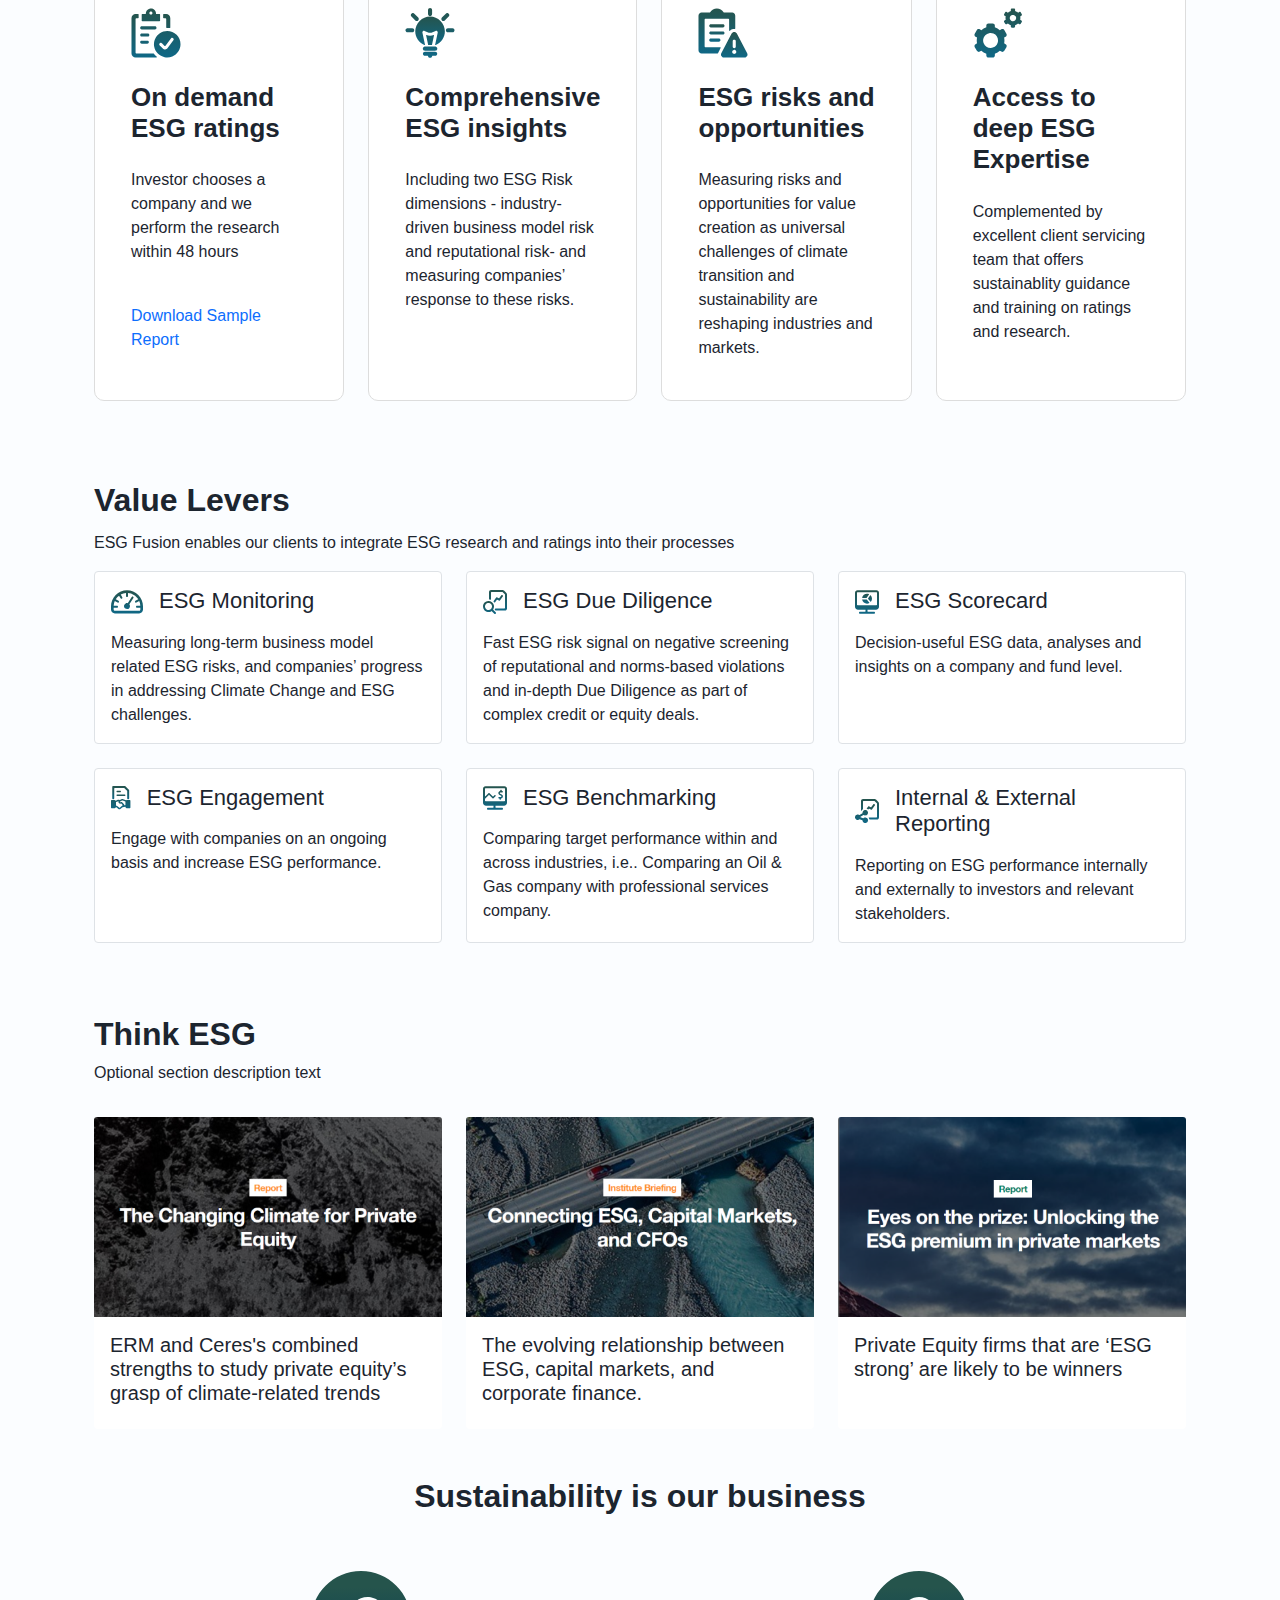
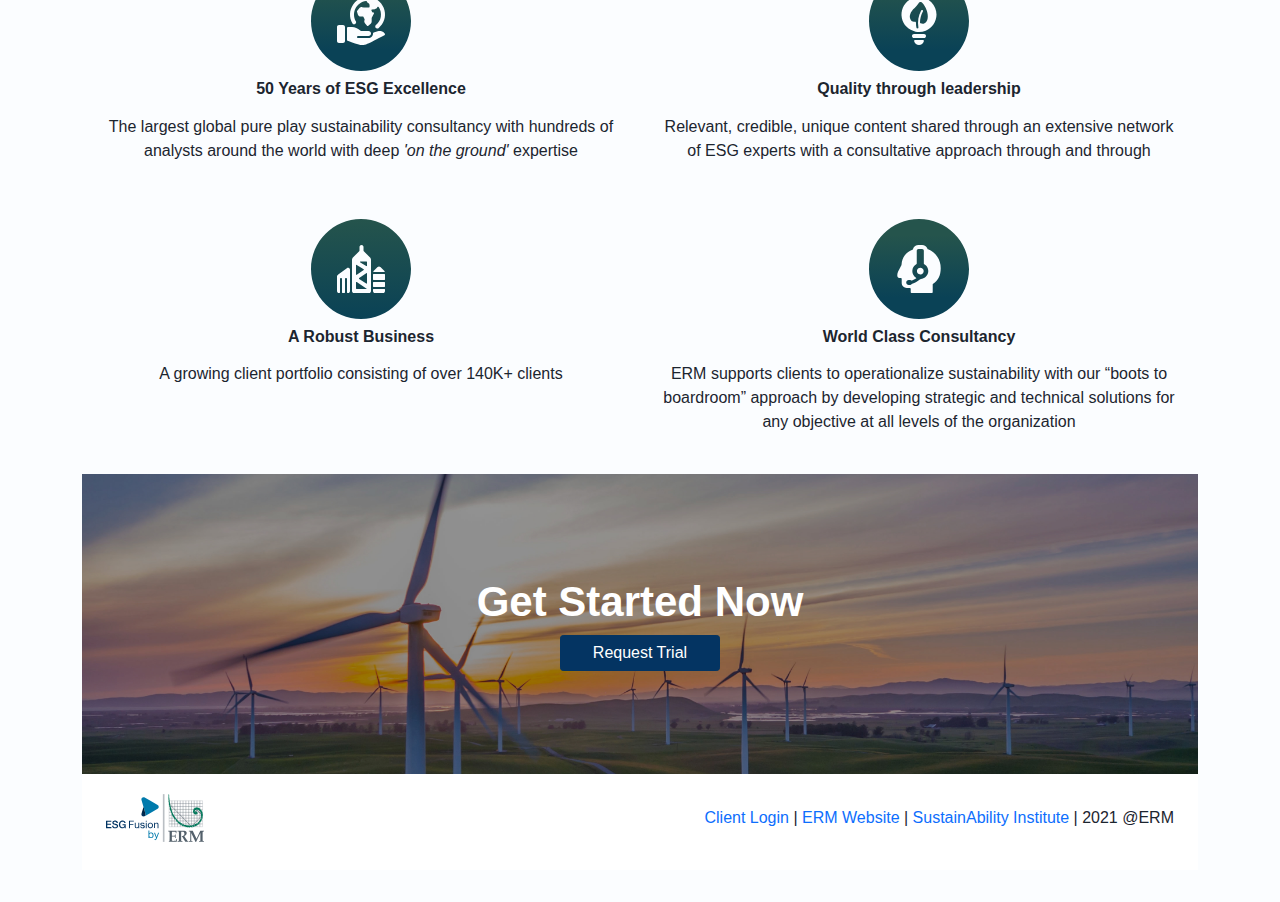
==== commit e7ffcdcb: "Fix from the final review call" ====
--- a/Updated/index.html
+++ b/Updated/index.html
@@ -77,25 +77,16 @@
     <div class="container-xl" id="home">
       <div class="row">
         <div class="col-6 animate__fadeInLeft py-lg">
-            <!-- <h6 class="py-4 fw-600 mb-0 pb-0">“Climate Change and ESG Risks are Investment Risks!”</h6>
-            <p class="mt-2 text-secondary">– Larry Fink, Blackrock</p> -->
             <h2 class="display-3 fw-700 pt-2">On-demand ESG Ratings and Insights</h2>
             <p class="fs-16 my-4">High fidelity data driven ESG signals, delivered at speed, enables sustainable investment decisions, especially in private markets.</p>
             <div class="row justify-content-start">
-              <!-- <div class="col-auto">
-                <button class="btn btn-sm btn-secondary">View Live Dashboard</button>
-              </div>
-              <div class="col-auto">
-                <button class="btn btn-sm btn-outline-blue">Download Sample Report</button>
-              </div>
-            </div> -->
         </div>
       </div>
     </div>
     
     <!-- Section 1 Key features -->
 
-    <div class="container-xl mt-3" id="scoring">
+    <div class="container-xl mt-2" id="scoring">
       <div class="row pt-3 align-items-center gx-5">
         <div class="col">
           <video id="videoPlayer" class="w-100 mt-3" controls muted autoplay loop preload="auto">
@@ -111,7 +102,7 @@
         </div>
       </div>
 
-      <div class="row pt-3 align-items-center gx-5">
+      <div class="row pt-5 align-items-center gx-5">
         <div class="col">
           <h2 class="pt-4 pb-1 fw-700">Scoring Overview</h2>
           <p>ESG Fusion Risk Score is comprised of three key components and is powered by an advanced analytics engine:</p>
@@ -120,7 +111,7 @@
       </div>
     </div>
     
-    <div class="container-xl py-2" id="key-Features">
+    <div class="container-xl mt-5" id="key-Features">
       <div class="row pt-3">
         <div class="col">
           <h2 class="pt-3 pb-1 fw-700">Key Features</h2>
@@ -183,8 +174,7 @@
 
     <!-- section 2  value for business-->
 
-    <div class="container-xl" id="v-f-business">
-
+    <div class="container-xl mt-5" id="v-f-business">
       <div class="row">
         <div class="col">
           <h2 class="fw-700 pt-3 pb-1">Value Levers</h2>
@@ -269,13 +259,14 @@
 
     <!-- section 4 Why ERM -->
 
-    <div class="container-xl py-4" id="why-erm">
+    <div class="container-xl mt-5" id="why-erm">
       <div class="row">
-        <div class="col mb-3 text-center">
-          <h2 class="fw-700">Sustainability is our business</h2>
-        </div>
-      </div>
-      <div class="row row-col-1 row-col-lg-3 mt-5">
+        <div class="col mb-2">
+          <h2 class="fw-700">Think ESG</h2>
+          <p>Optional section description text</p>
+        </div>
+      </div>
+      <div class="row row-col-1 row-col-lg-3 mt-2">
         <div class="col">
           <a href="https://www.sustainability.com/thinking/changing-climate-for-private-equity/" target="_blank">
             <div class="card border-0 h-100 ">
@@ -306,6 +297,11 @@
               </div>
             </div>
           </a>
+        </div>
+      </div>
+      <div class="row">
+        <div class="col mb-3 text-center mt-5">
+          <h2 class="fw-700">Sustainability is our business</h2>
         </div>
       </div>
       <div class="row">
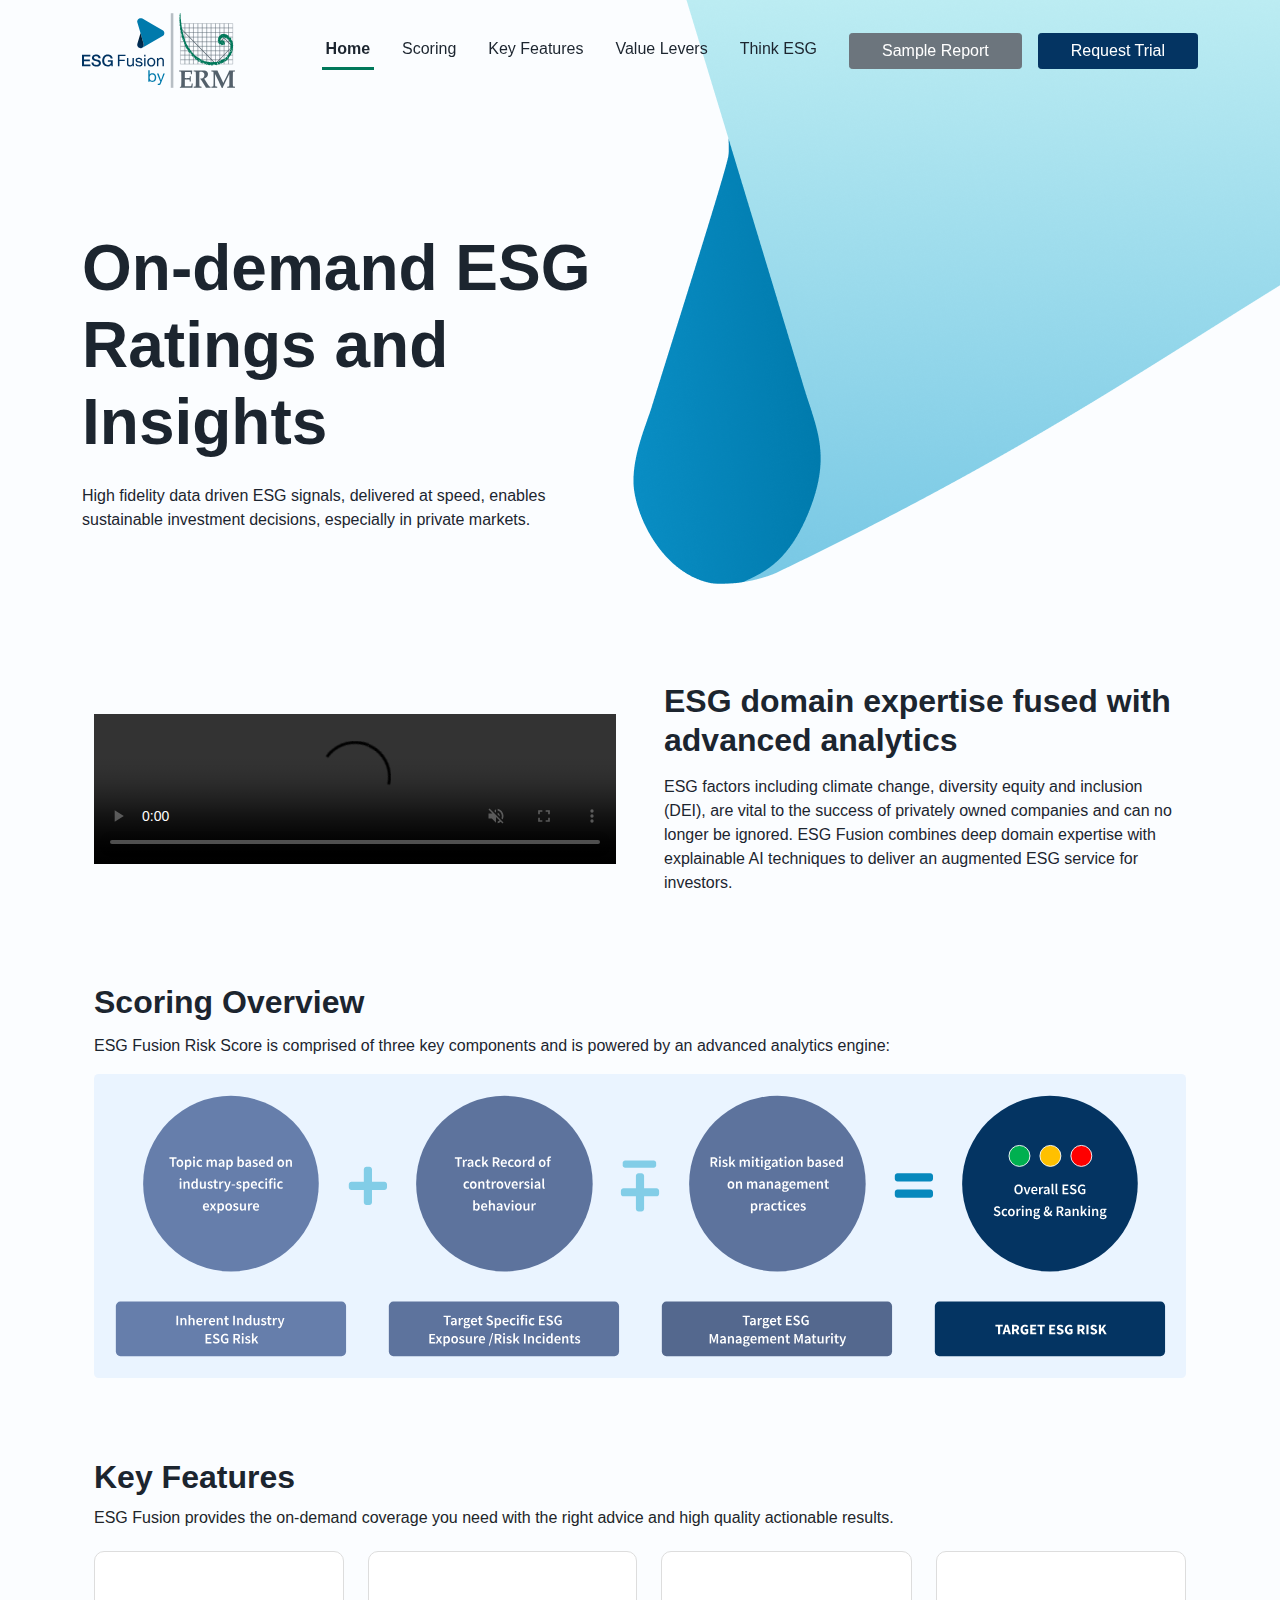
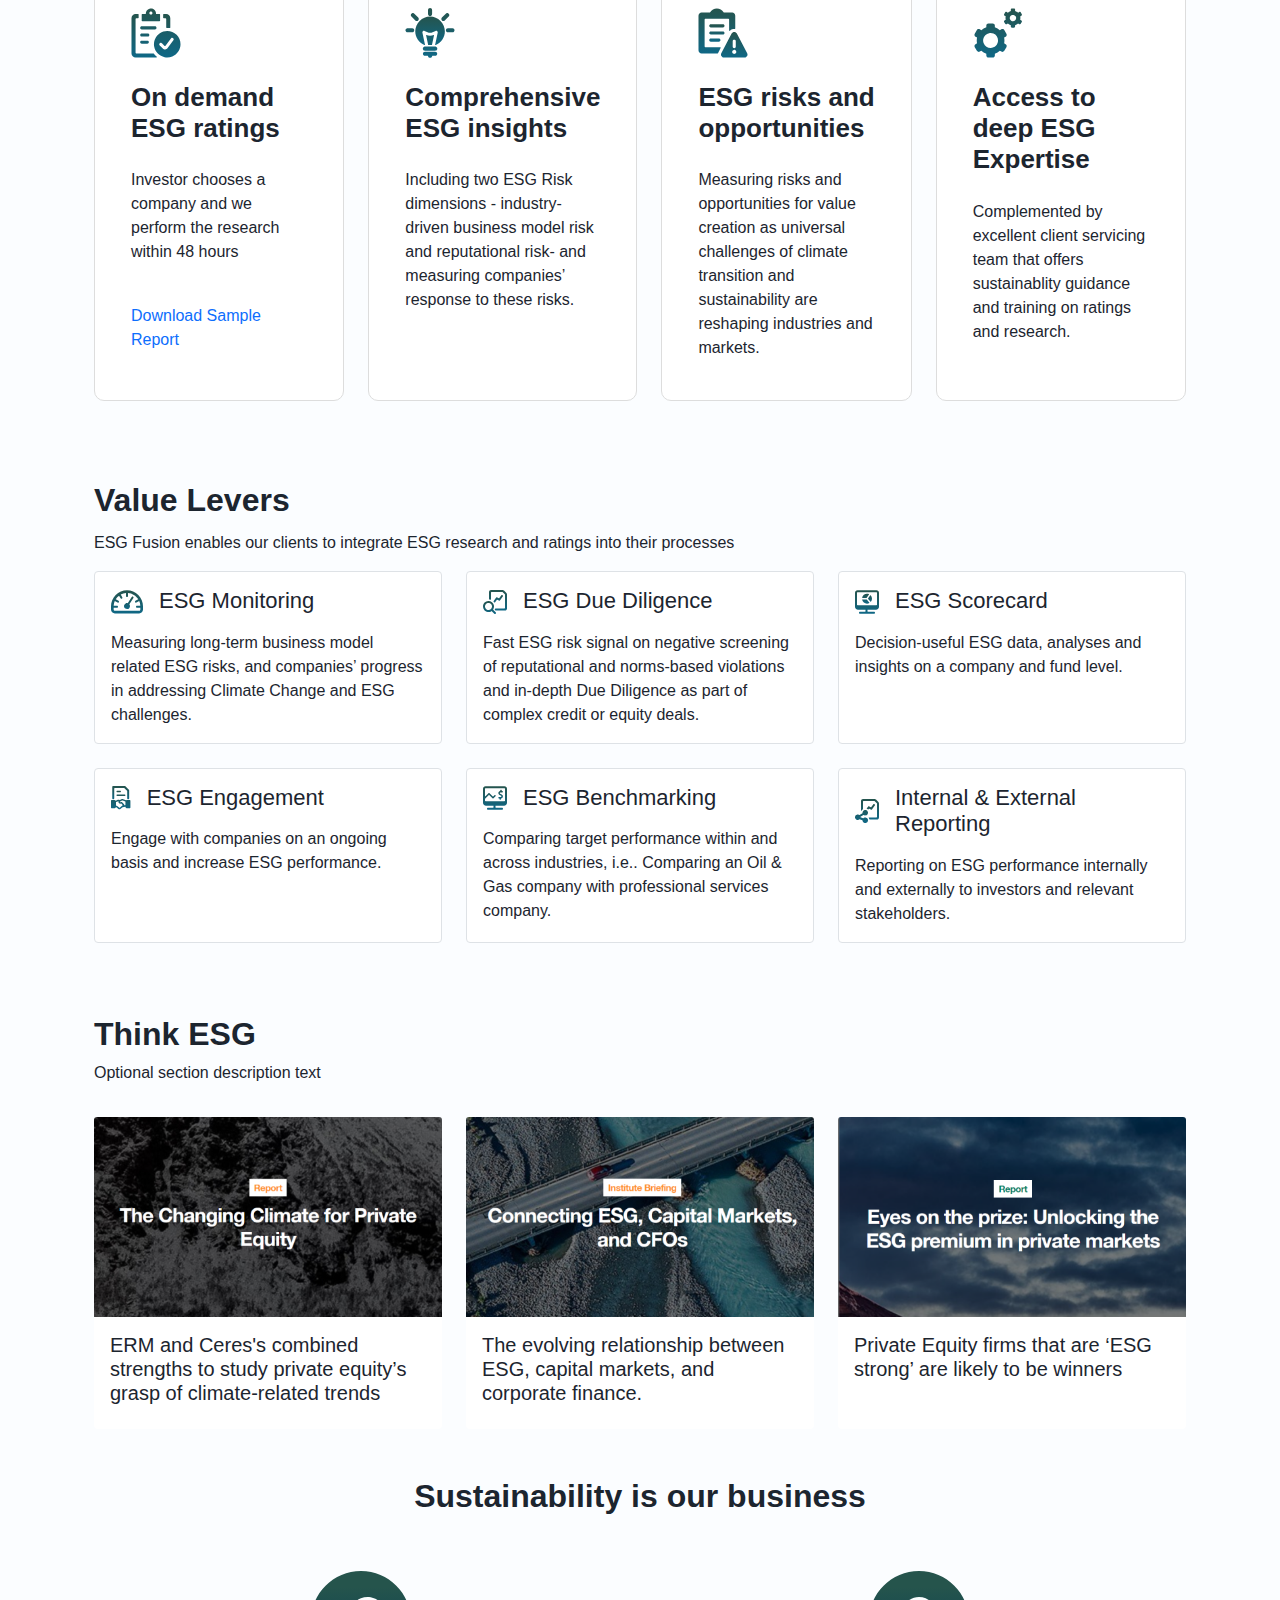
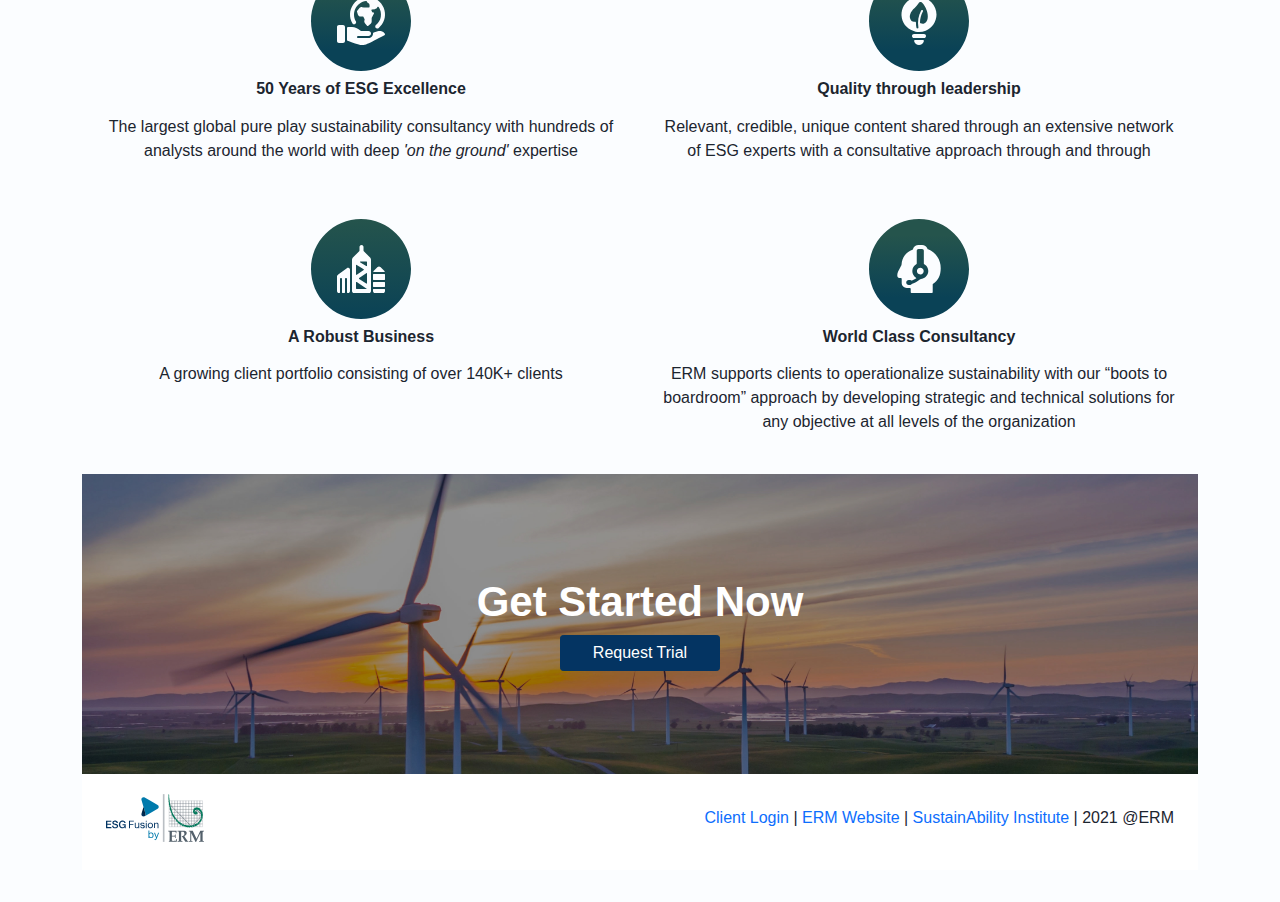
==== commit dfff5b55: "changed the secondary call to action in the navbar" ====
--- a/Updated/index.html
+++ b/Updated/index.html
@@ -66,7 +66,7 @@
             </li>
           </ul>
           <form class="d-flex">
-            <a class="btn btn-sm btn-secondary ms-3" href="#" target="_blank" id="clientLoginLink">Interactive Dashboard</a>
+            <a class="btn btn-sm btn-secondary ms-3" href="#" target="_blank" id="clientLoginLink">Sample Report</a>
             <button class="btn btn-sm btn-blue ms-3" type="button" data-bs-toggle="modal" data-bs-target="#scheduleModal">Request Trial</button>
           </form>
         </div>
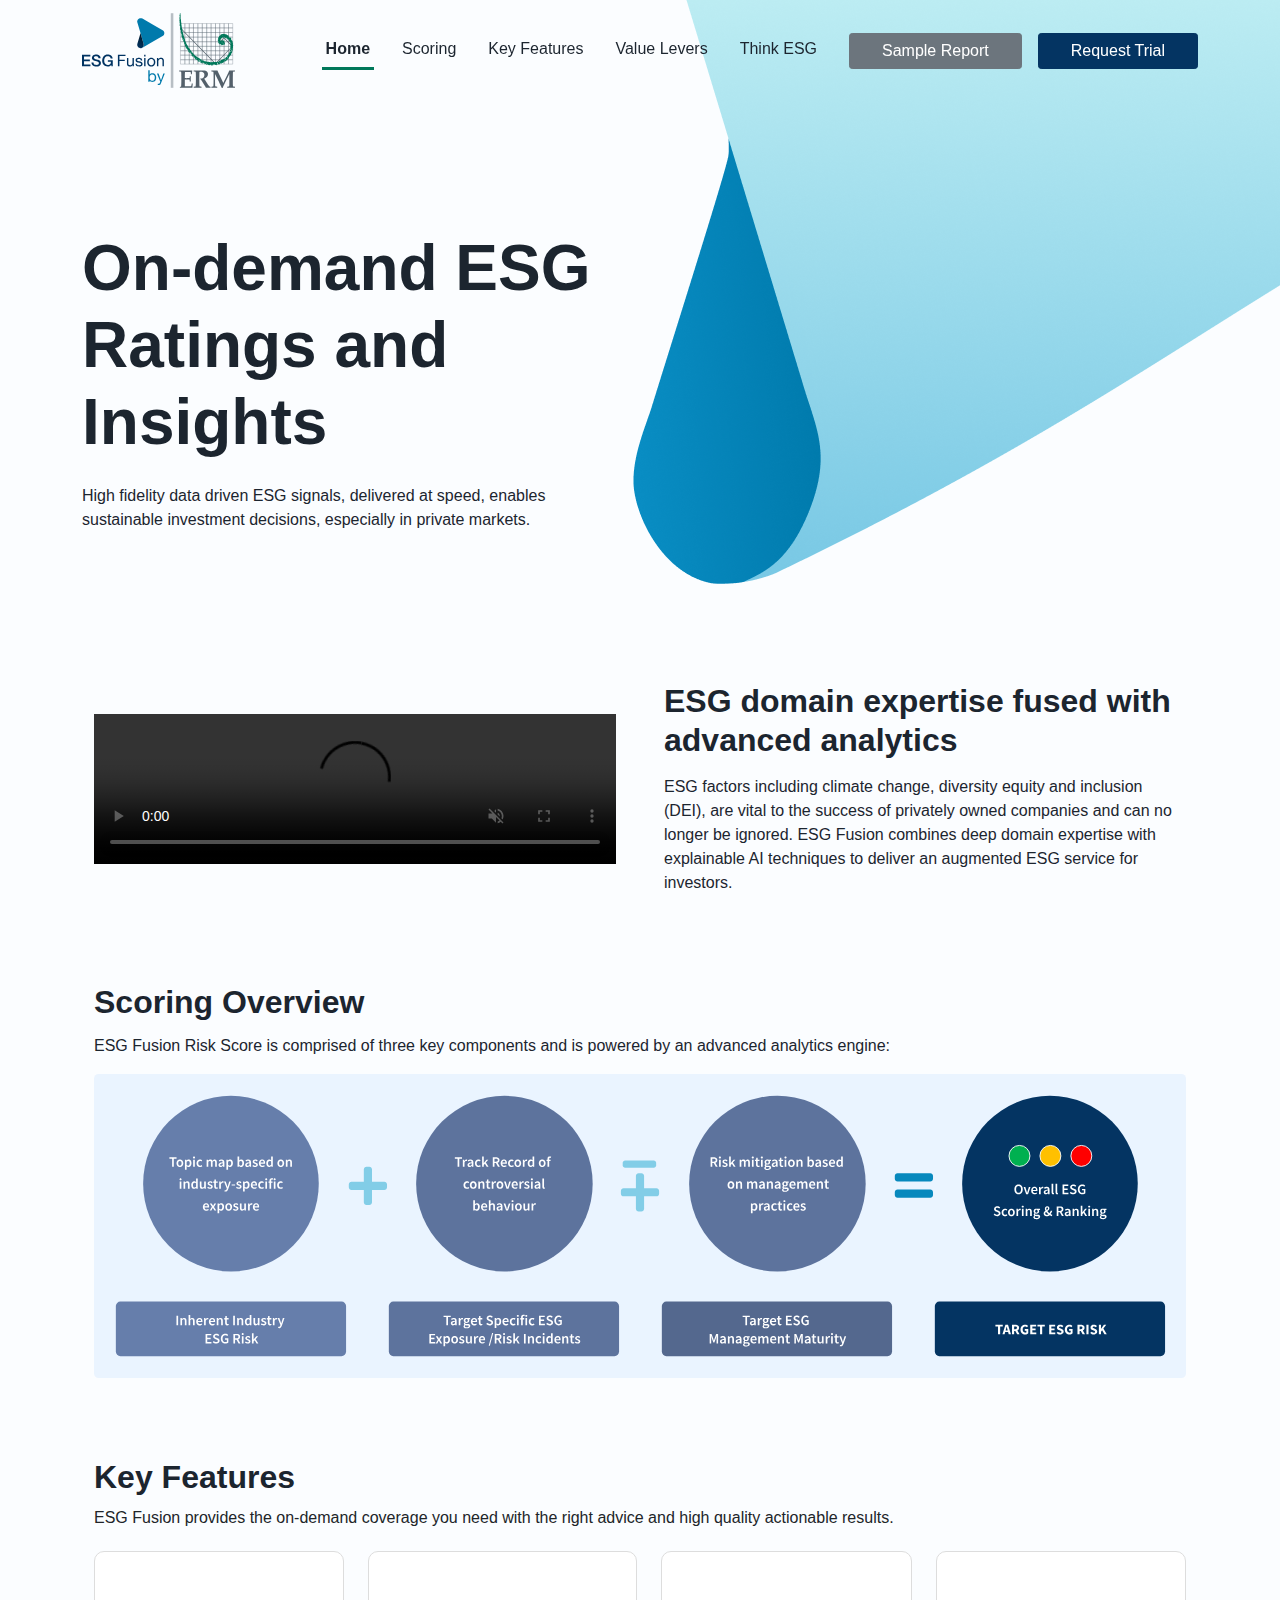
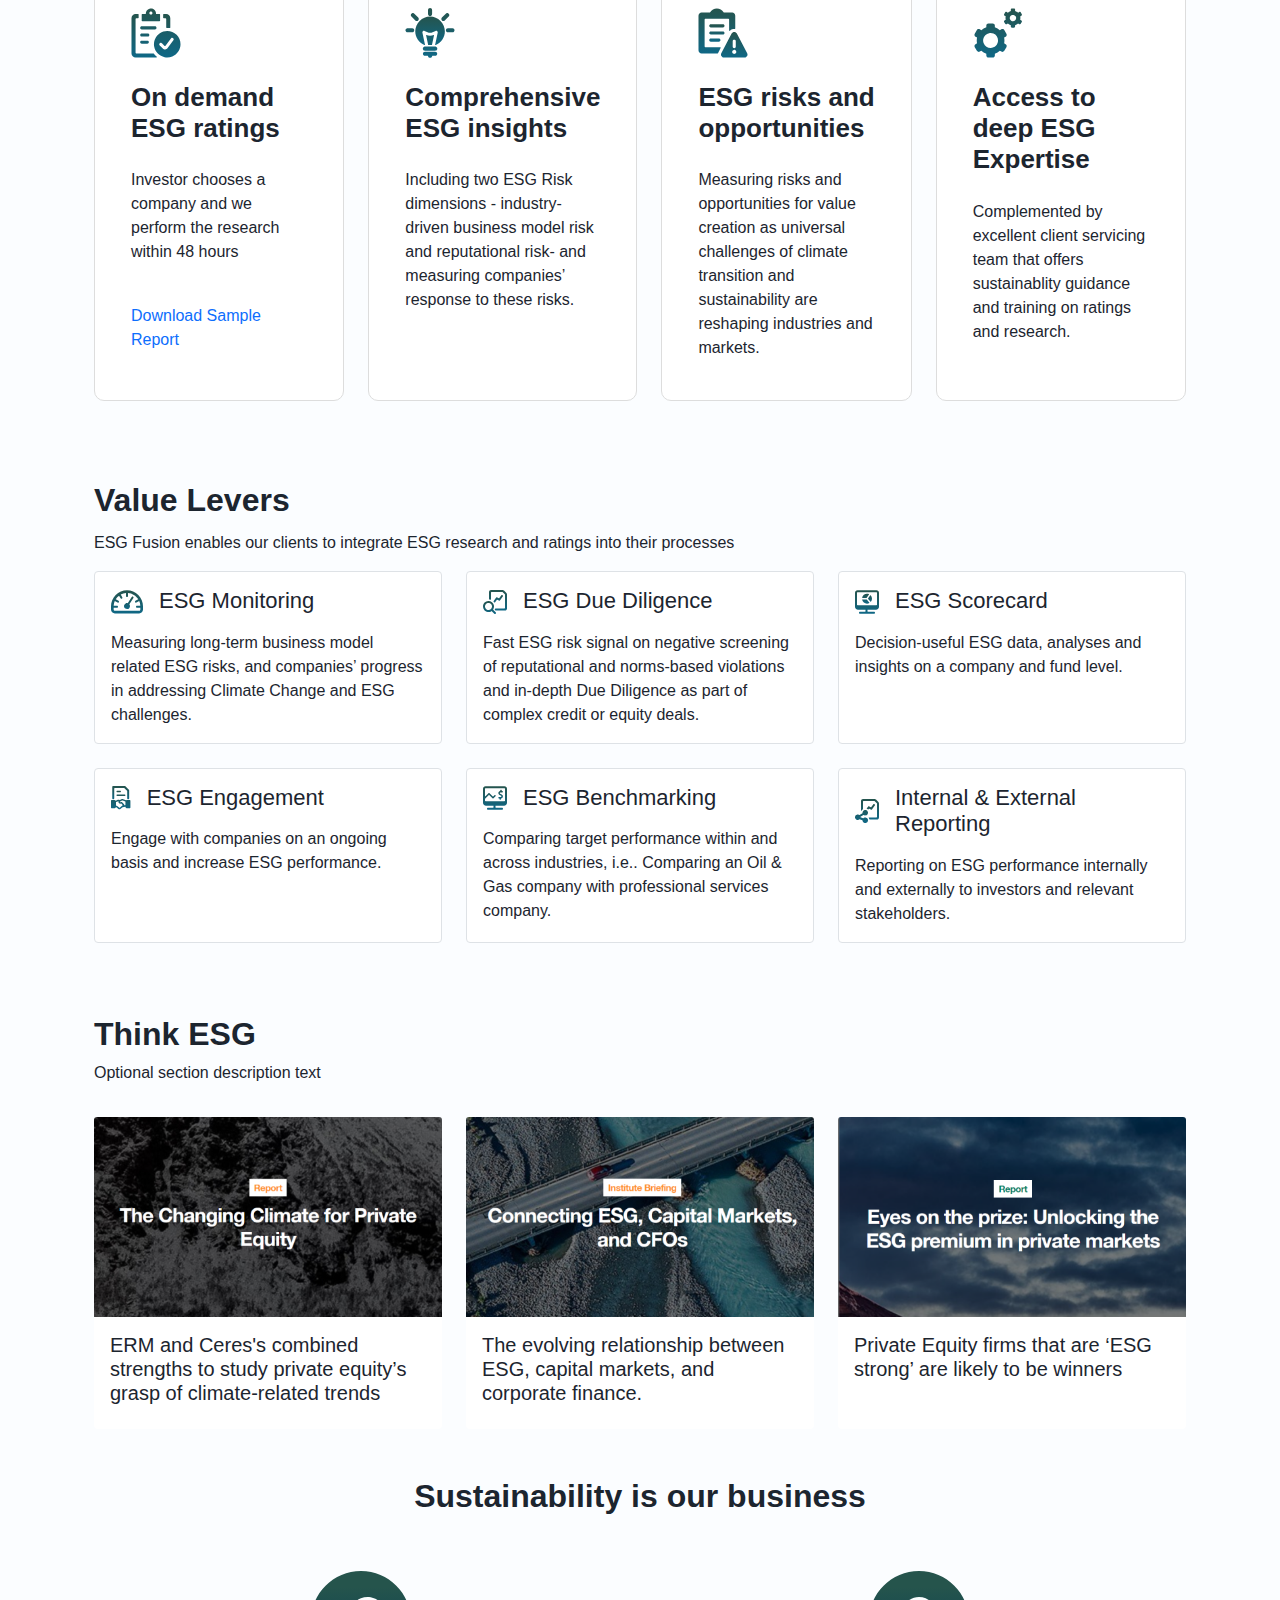
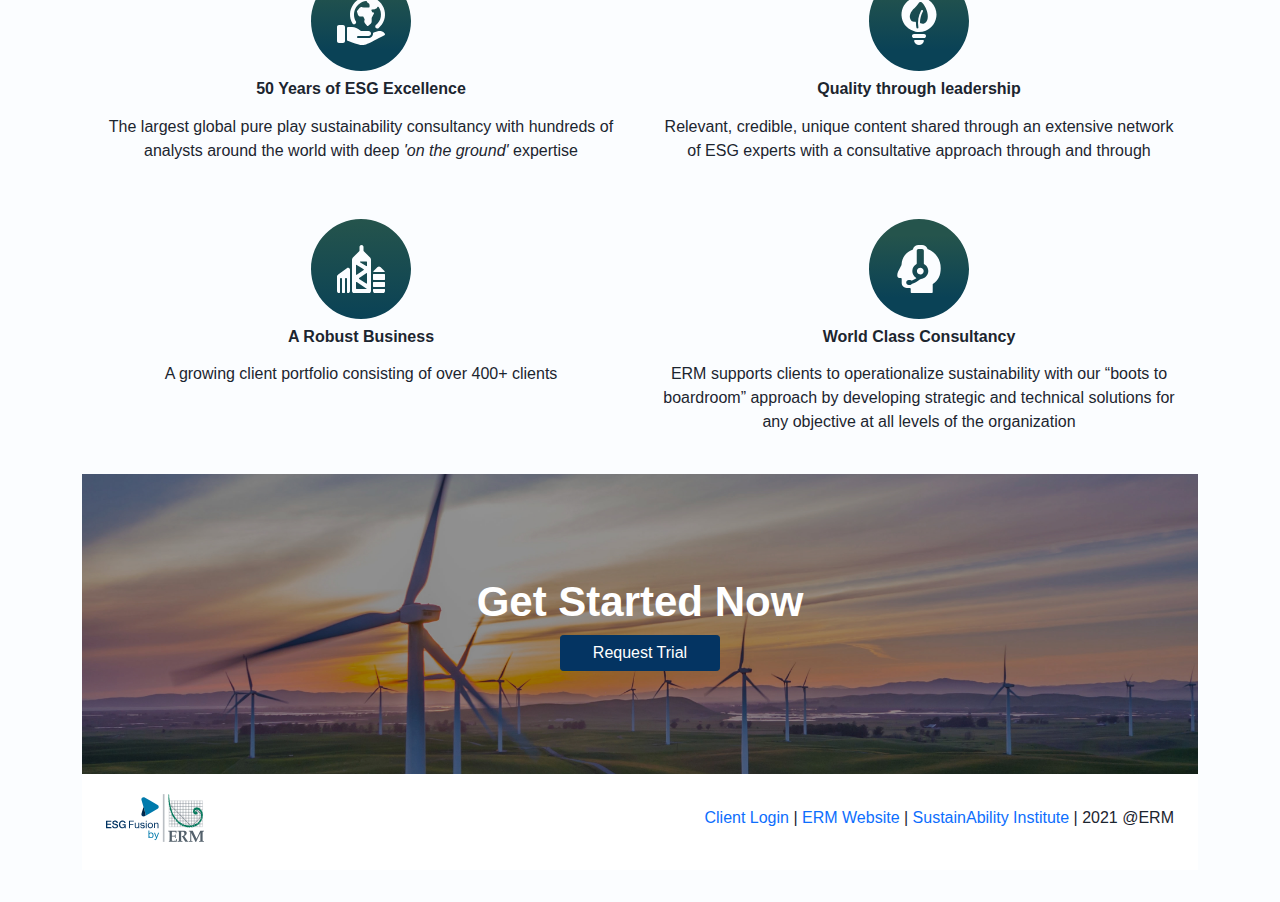
==== commit 6b263fd1: "Fixed the on call copy issues" ====
--- a/Updated/index.html
+++ b/Updated/index.html
@@ -322,7 +322,7 @@
             <div class="col text-center p-3">
               <img src="./assets/img/ERM-3.svg" class="" alt="">
               <h6 class="fw-700 pt-2">A Robust Business</h6>
-              <p class="py-2">A growing client portfolio consisting of over 140K+ clients </p>
+              <p class="py-2">A growing client portfolio consisting of over 400+ clients </p>
             </div>
             <div class="col text-center p-3">
               <img src="./assets/img/ERM-4.svg" class="" alt="">
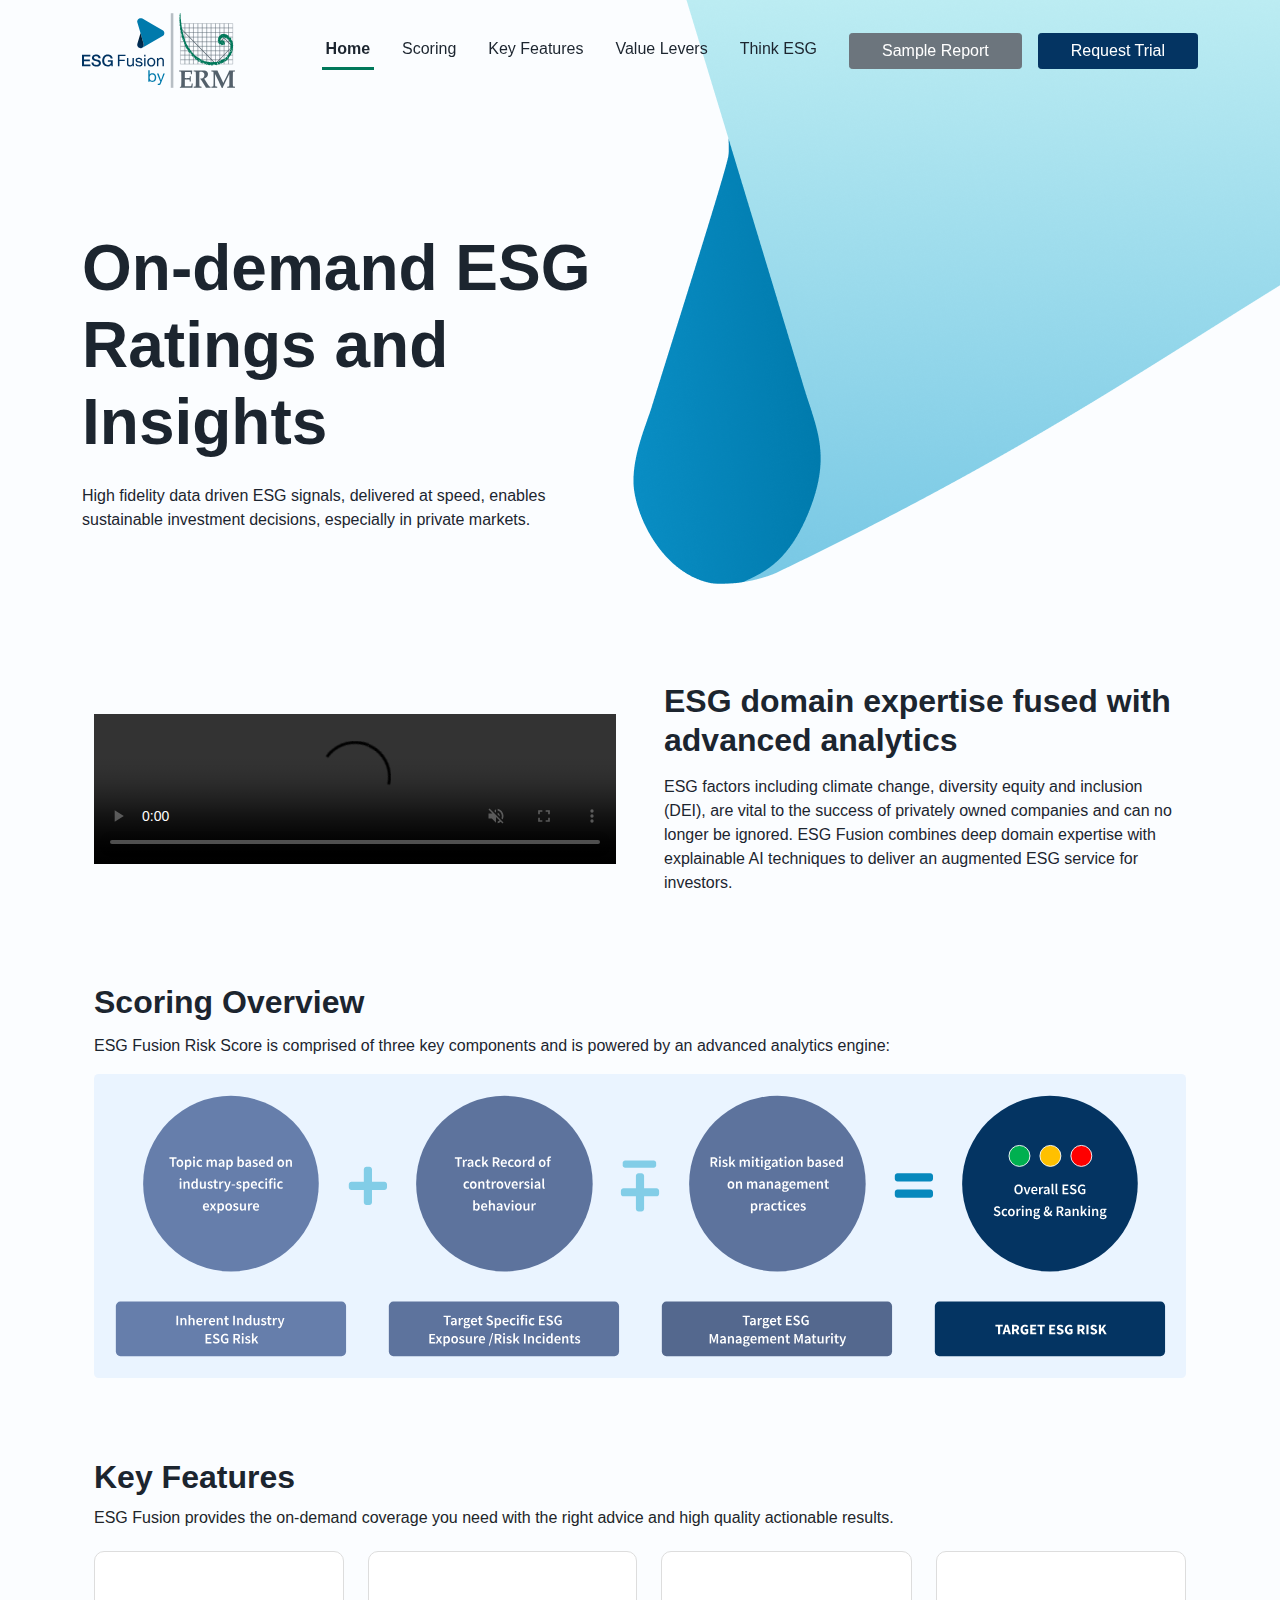
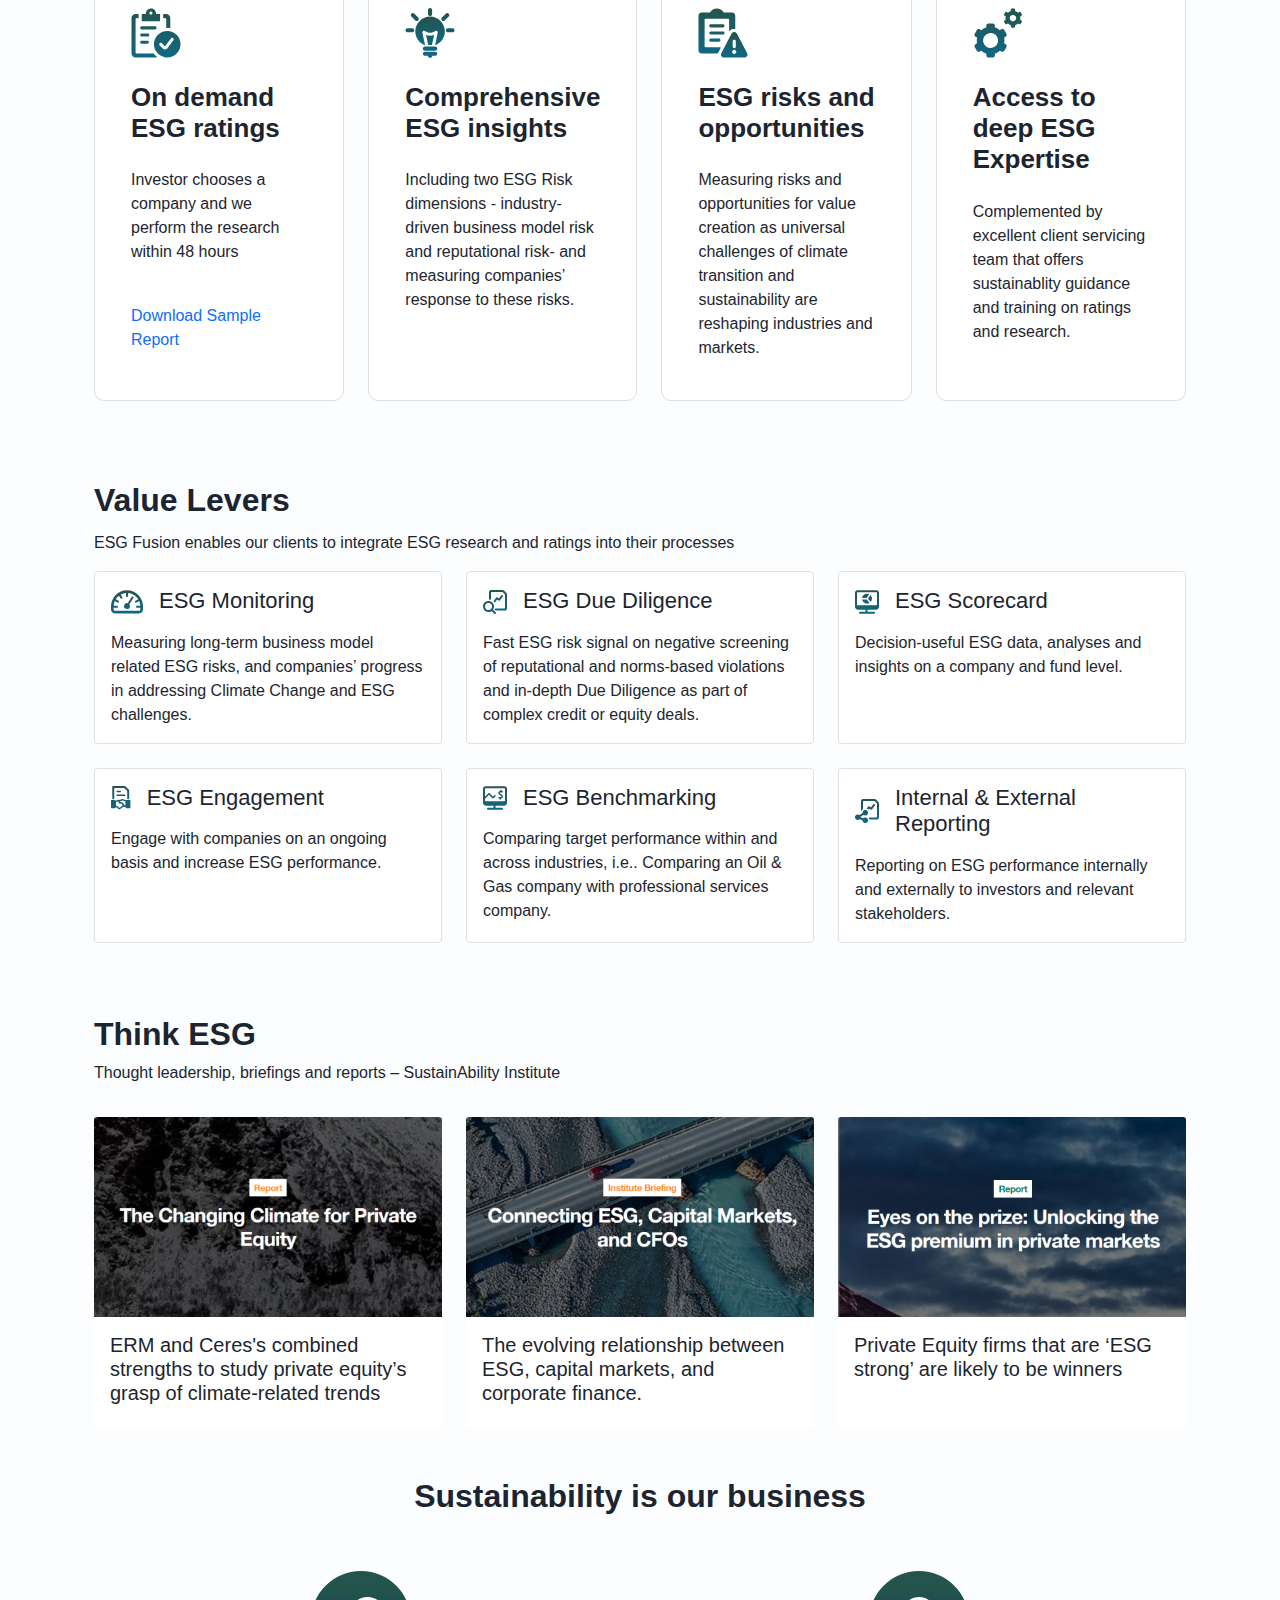
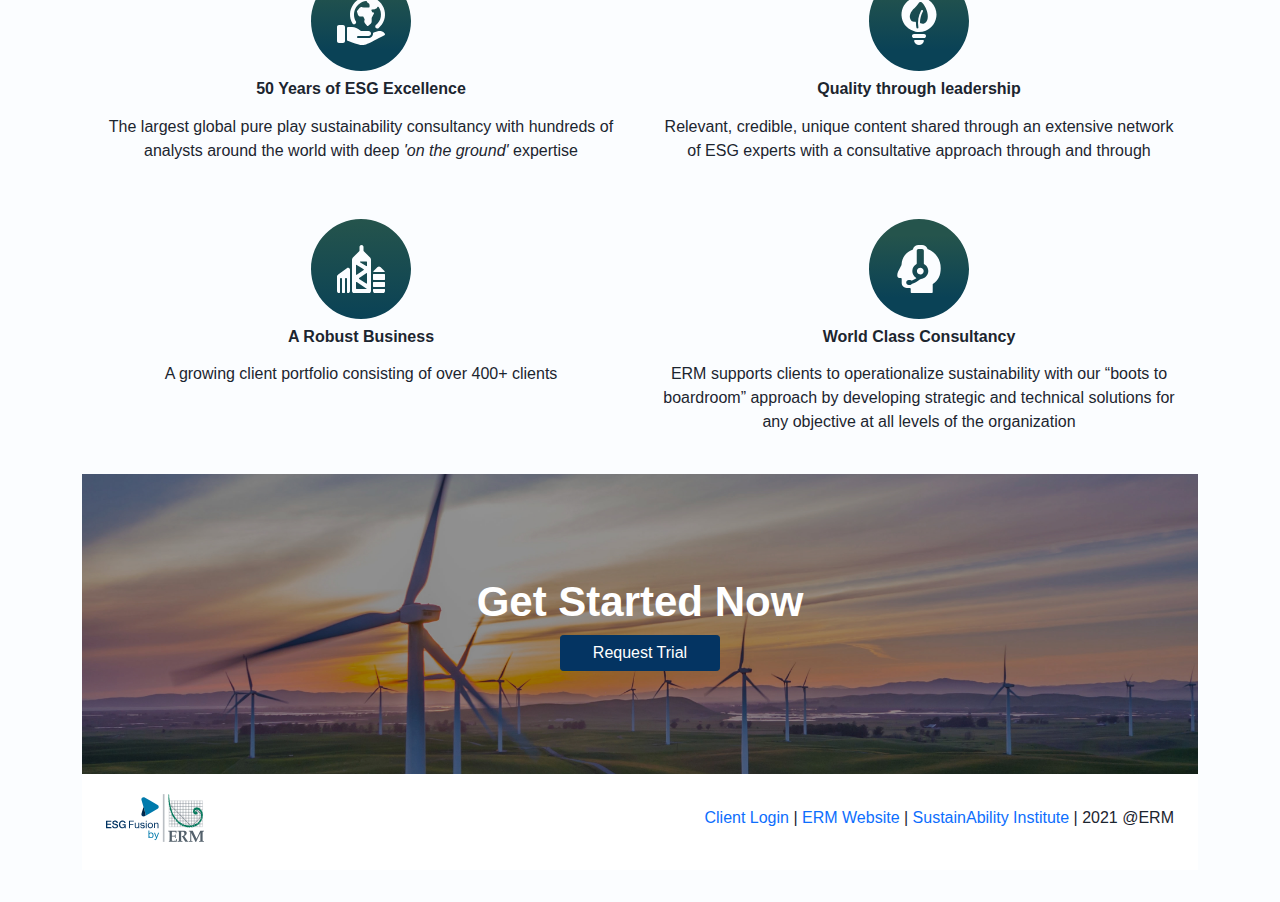
==== commit c0e1fd3e: "updated copy for think esg section" ====
--- a/Updated/index.html
+++ b/Updated/index.html
@@ -263,7 +263,7 @@
       <div class="row">
         <div class="col mb-2">
           <h2 class="fw-700">Think ESG</h2>
-          <p>Optional section description text</p>
+          <p>Thought leadership, briefings and reports – <a href="https://sustainability.com" target="_blank">SustainAbility Institute</a></p>
         </div>
       </div>
       <div class="row row-col-1 row-col-lg-3 mt-2">
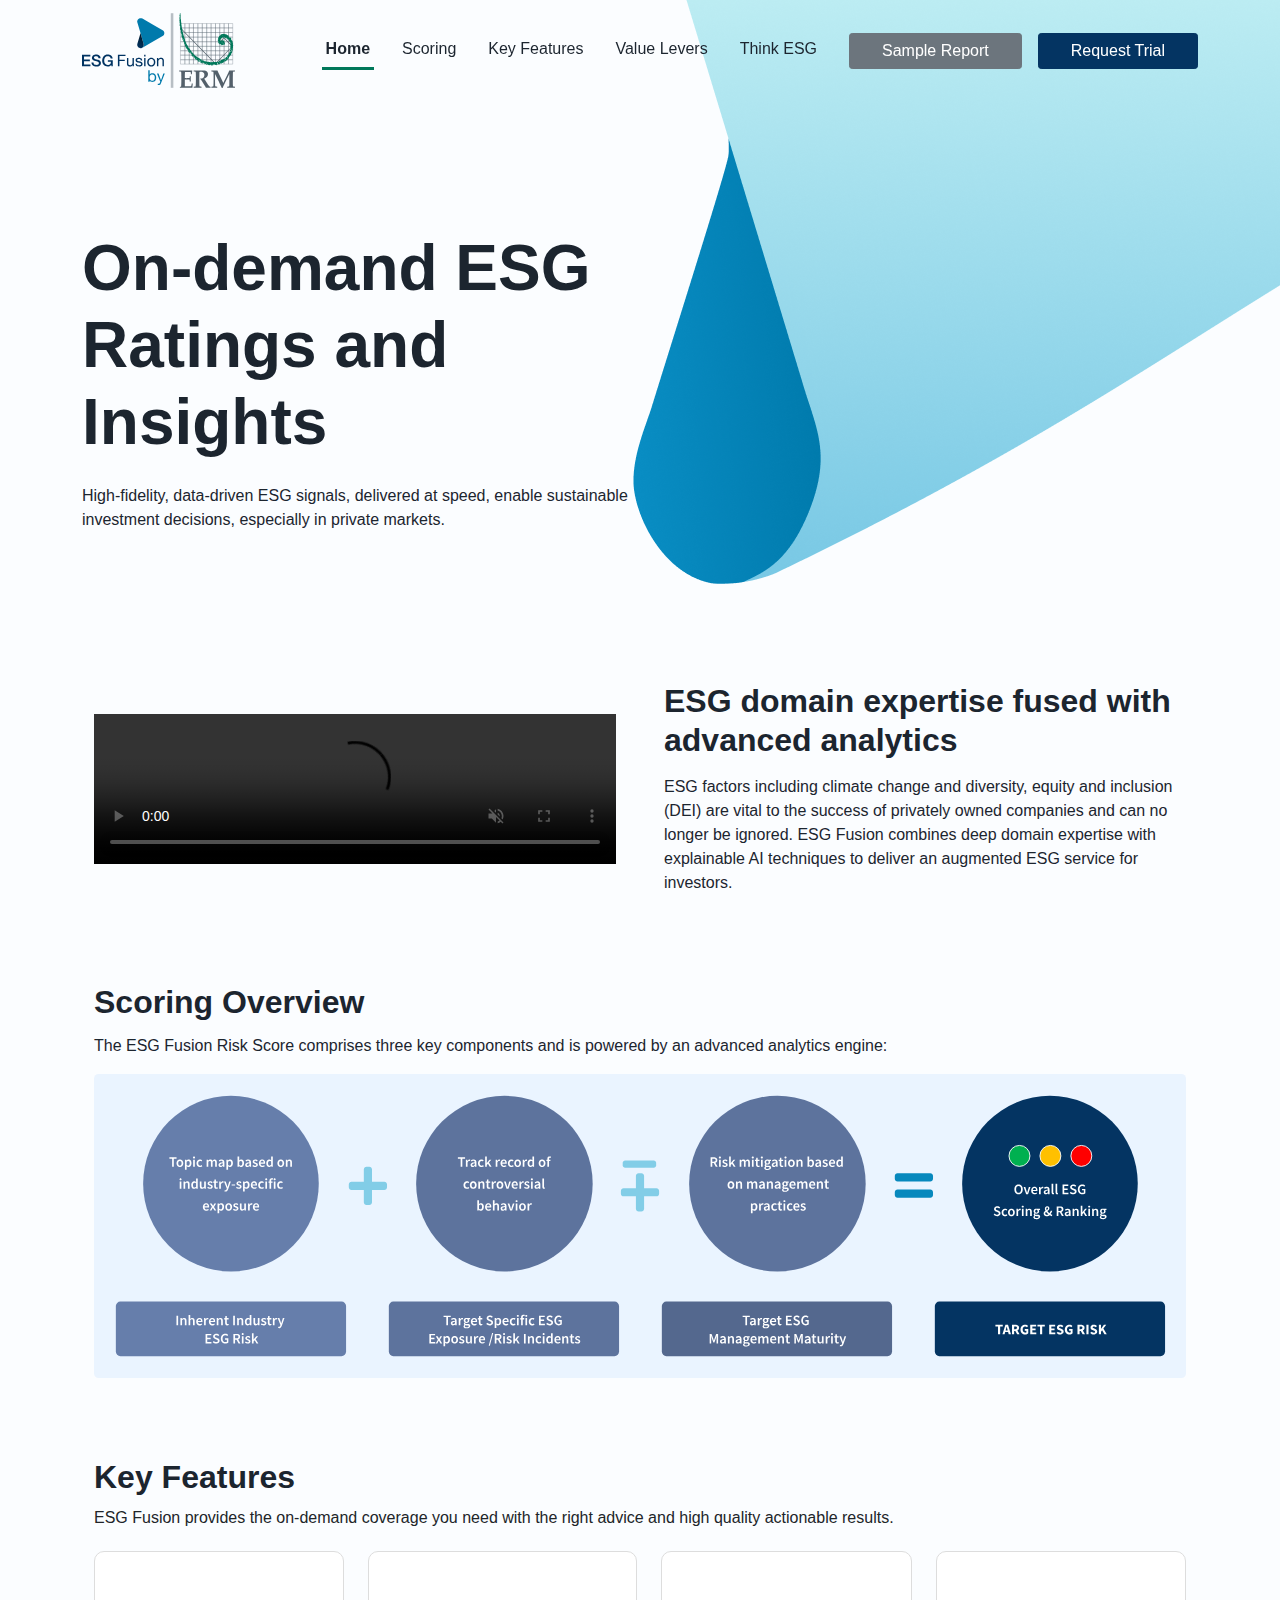
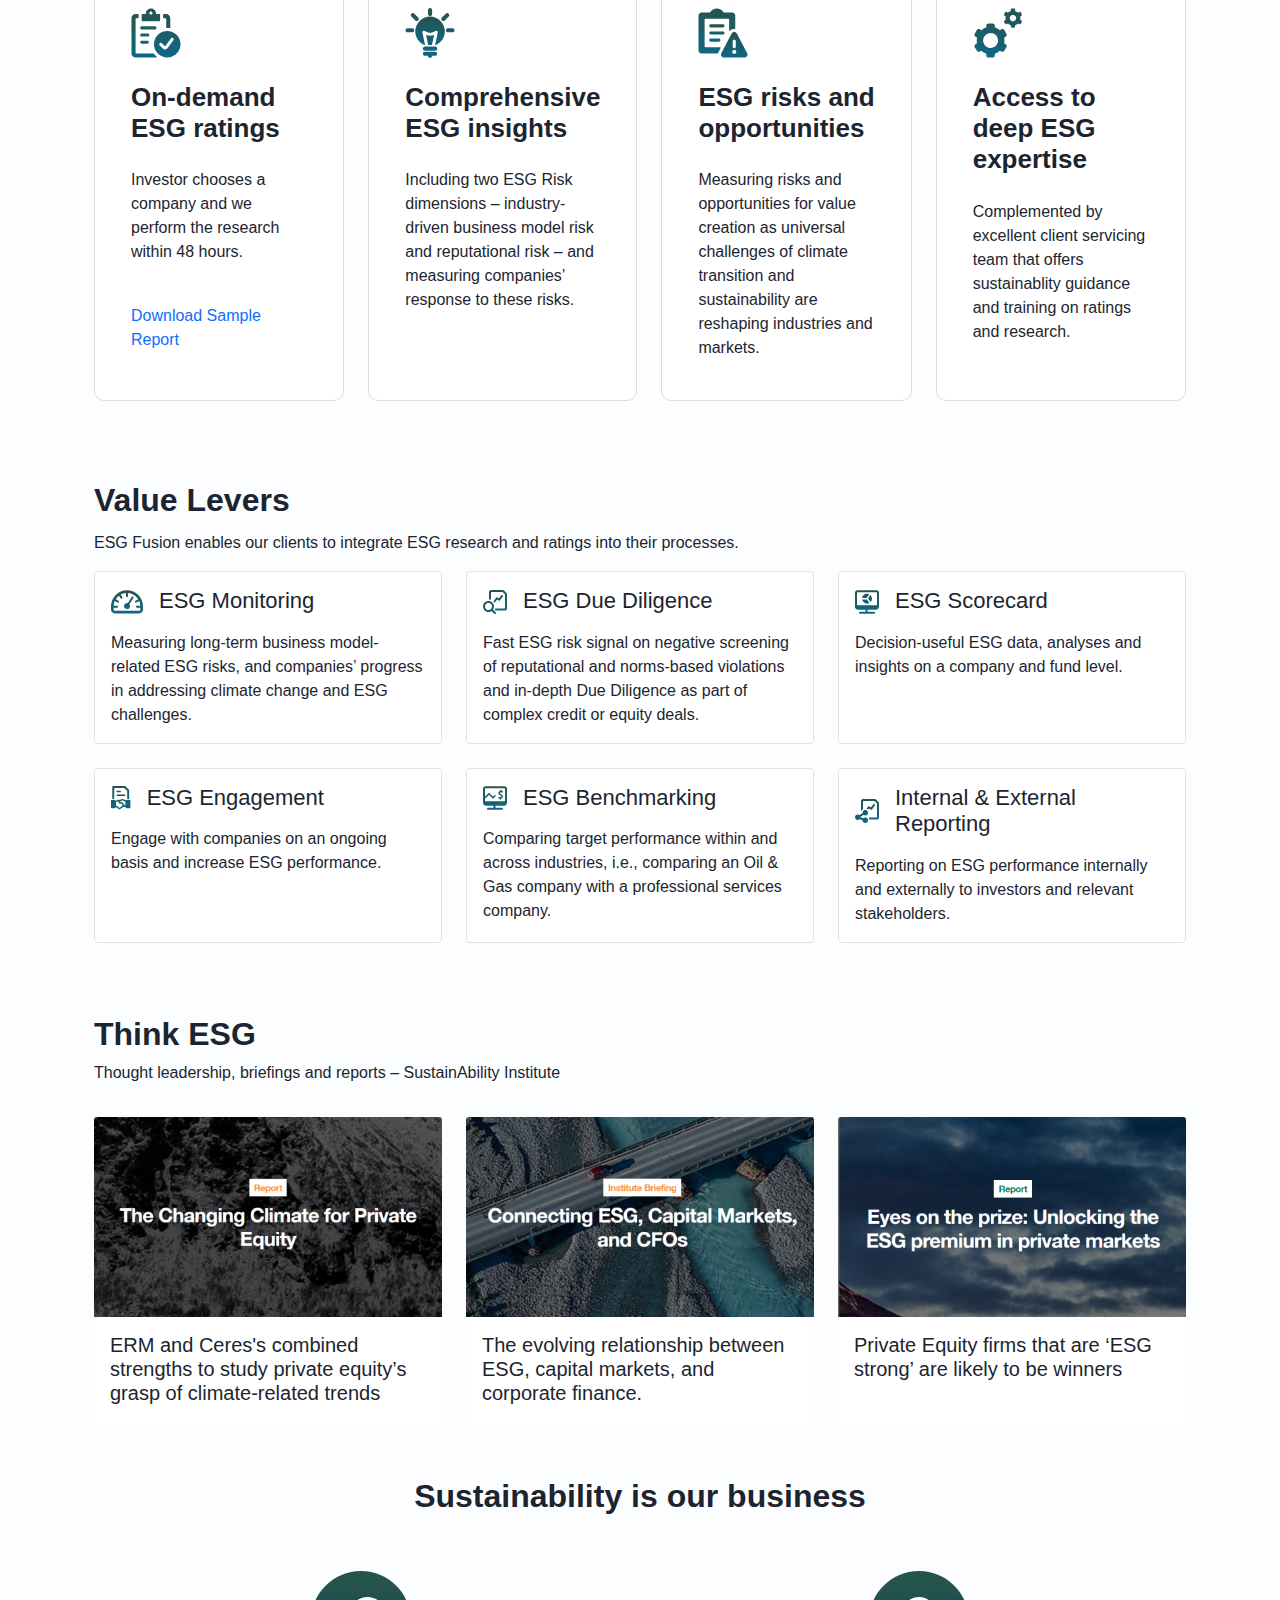
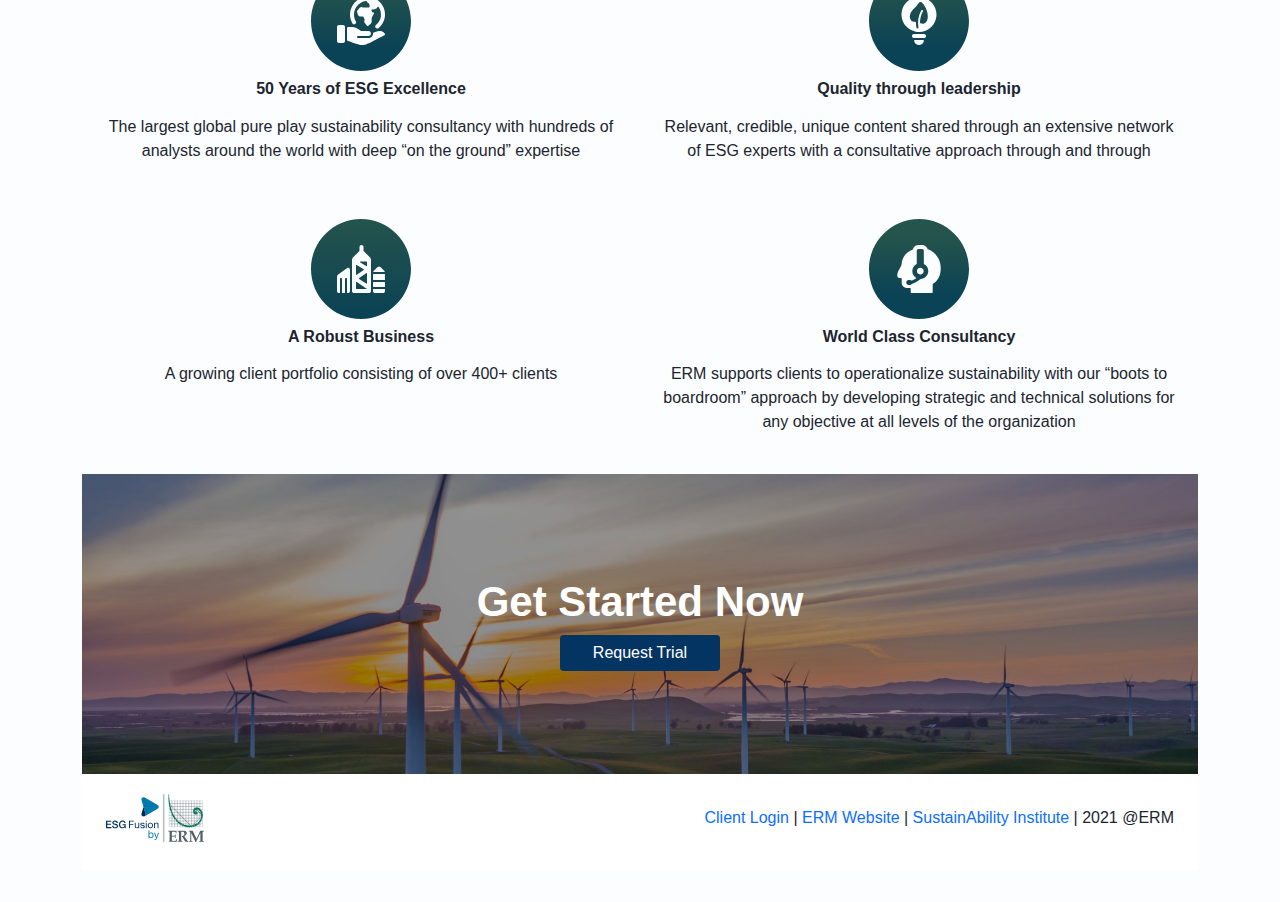
==== commit 908a3fa8: "Copy changes as per the Zoe and Amal" ====
--- a/Updated/index.html
+++ b/Updated/index.html
@@ -78,7 +78,7 @@
       <div class="row">
         <div class="col-6 animate__fadeInLeft py-lg">
             <h2 class="display-3 fw-700 pt-2">On-demand ESG Ratings and Insights</h2>
-            <p class="fs-16 my-4">High fidelity data driven ESG signals, delivered at speed, enables sustainable investment decisions, especially in private markets.</p>
+            <p class="fs-16 my-4">High-fidelity, data-driven ESG signals, delivered at speed, enable sustainable investment decisions, especially in private markets.</p>
             <div class="row justify-content-start">
         </div>
       </div>
@@ -96,16 +96,14 @@
         </div>
         <div class="col">
           <h2 class="pt-4 pb-2 fw-700">ESG domain expertise fused with advanced analytics</h2>
-          <p>ESG factors including climate change, diversity equity and inclusion (DEI), are vital to the success of privately owned companies and can no longer be ignored.
-
-            ESG Fusion combines deep domain expertise with explainable AI techniques to deliver an augmented ESG service for investors.</p>
+          <p>ESG factors including climate change and diversity, equity and inclusion (DEI) are vital to the success of privately owned companies and can no longer be ignored. ESG Fusion combines deep domain expertise with explainable AI techniques to deliver an augmented ESG service for investors.</p>
         </div>
       </div>
 
       <div class="row pt-5 align-items-center gx-5">
         <div class="col">
           <h2 class="pt-4 pb-1 fw-700">Scoring Overview</h2>
-          <p>ESG Fusion Risk Score is comprised of three key components and is powered by an advanced analytics engine:</p>
+          <p>The ESG Fusion Risk Score comprises three key components and is powered by an advanced analytics engine:</p>
           <img src="./assets/img/svg group section.svg" alt="ESG Fusion Scoring Overview" style="width: 100%;">
         </div>
       </div>
@@ -127,9 +125,9 @@
           <div class="card">
             <div class="card-body">
               <img src="./assets/img/on-demand.svg" class="" alt="">
-              <h4 class="card-title my-4">On demand ESG ratings</h4>
+              <h4 class="card-title my-4">On-demand ESG ratings</h4>
               <p class="card-text">
-                Investor chooses a company and we perform the research within 48 hours
+                Investor chooses a company and we perform the research within 48 hours.
               </p>
               <br>
               <a href="#" class="text-primary" data-bs-toggle="modal" data-bs-target="#pdfModal">Download Sample Report</a>
@@ -142,7 +140,7 @@
               <img src="./assets/img/Insights.svg" class="" alt="">
               <h4 class="card-title my-4">Comprehensive ESG insights</h4>
               <p class="card-text">
-                Including two ESG Risk dimensions - industry-driven business model risk and reputational risk- and measuring companies’ response to these risks.
+                Including two ESG Risk dimensions – industry-driven business model risk and reputational risk – and measuring companies’ response to these risks.
               </p>
             </div>
           </div>
@@ -162,7 +160,7 @@
           <div class="card">
             <div class="card-body">
               <img src="./assets/img/Use case.svg" class="" alt="">
-              <h4 class="card-title my-4">Access to deep ESG Expertise</h4>
+              <h4 class="card-title my-4">Access to deep ESG expertise</h4>
               <p class="card-text">
                 Complemented by excellent client servicing team that offers sustainablity guidance and training on ratings and research. 
               </p>
@@ -178,7 +176,7 @@
       <div class="row">
         <div class="col">
           <h2 class="fw-700 pt-3 pb-1">Value Levers</h2>
-          <p>ESG Fusion enables our clients to integrate ESG research and ratings into their processes</p>
+          <p>ESG Fusion enables our clients to integrate ESG research and ratings into their processes.</p>
         </div>
       </div>
       <div class="row row-col-1 row-col-lg-3">
@@ -190,7 +188,7 @@
                 <img src="./assets/img/Value/Monitoring.svg" height="24" alt="">
                 <h5 class="card-title mb-0 ms-3">ESG Monitoring</h5>
               </div>
-              <p class="card-text">Measuring long-term business model related ESG risks, and companies’ progress in addressing Climate Change and ESG challenges.</p>
+              <p class="card-text">Measuring long-term business model-related ESG risks, and companies’ progress in addressing climate change and ESG challenges.</p>
           </div>
           </div>
         </div>
@@ -238,7 +236,7 @@
                 <img src="./assets/img/Value/benchmarking.svg" height="24" alt="">
                 <h5 class="card-title mb-0 ms-3">ESG Benchmarking</h5>
               </div>
-              <p class="card-text">Comparing target performance within and across industries, i.e.. Comparing an Oil & Gas company with professional services company.</p>
+              <p class="card-text">Comparing target performance within and across industries, i.e., comparing an Oil & Gas company with a professional services company.</p>
             </div>
           </div>
         </div>
@@ -310,7 +308,7 @@
             <div class="col text-center p-3"> 
               <img src="./assets/img/ERM-1.svg" class="" alt="">
               <h6 class="fw-700 pt-2">50 Years of ESG Excellence</h6>
-              <p class="py-2">The largest global pure play sustainability consultancy with hundreds of analysts around the world with deep <em>'on the ground'</em> expertise</p>
+              <p class="py-2">The largest global pure play sustainability consultancy with hundreds of analysts around the world with deep “on the ground” expertise</p>
             </div>
             <div class="col text-center p-3">
               <img src="./assets/img/ERM-2.svg" class="" alt="">
@@ -322,7 +320,7 @@
             <div class="col text-center p-3">
               <img src="./assets/img/ERM-3.svg" class="" alt="">
               <h6 class="fw-700 pt-2">A Robust Business</h6>
-              <p class="py-2">A growing client portfolio consisting of over 400+ clients </p>
+              <p class="py-2">A growing client portfolio consisting of over 400+ clients</p>
             </div>
             <div class="col text-center p-3">
               <img src="./assets/img/ERM-4.svg" class="" alt="">
@@ -378,7 +376,7 @@
           <div class="modal-header border-0 align-items-start">
             <span>
               <h5 class="modal-title mb-1 fw-600" id="scheduleModalLabel">Schedule a Demo</h5>
-              <p>Please enter your contact details, our ESG Fusion experts will reach out to you soon!</p>
+              <p>Please enter your contact details. Our ESG Fusion experts will reach out to you soon!</p>
             </span>
             <button type="button" class="btn-close mt-1" data-bs-dismiss="modal" aria-label="Close"></button>
           </div>
@@ -403,7 +401,7 @@
                   </div>
                   <div class="row mb-2">
                     <div class="col">
-                      <label for="email" class="form-label">Email address <span class="text-danger"><strong>*</strong></span></label>
+                      <label for="email" class="form-label">Email Address <span class="text-danger"><strong>*</strong></span></label>
                       <input type="email" class="form-control" id="email" name="email" maxlength="400" required>
                     </div>
                     <div class="col">
@@ -421,7 +419,7 @@
                   </div>
                   <div class="row mb-2">
                     <div class="col">
-                      <label for="company" class="form-label">Company name <span class="text-danger"><strong>*</strong></span></label>
+                      <label for="company" class="form-label">Company Name <span class="text-danger"><strong>*</strong></span></label>
                       <input type="text" class="form-control" id="company" name="company" maxlength="200" required>
                     </div>
                     <div class="col">
@@ -444,7 +442,7 @@
             <div class="form-check">
               <input class="form-check-input" type="checkbox" value="" id="flexCheckDefault">
               <label class="form-check-label" for="flexCheckDefault">
-                I understand that the information provided by me is subject to ERM’s Privacy Notice.
+                I understand that the information I provide is subject to ERM’s Privacy Notice.
               </label>
             </div>
             <div >
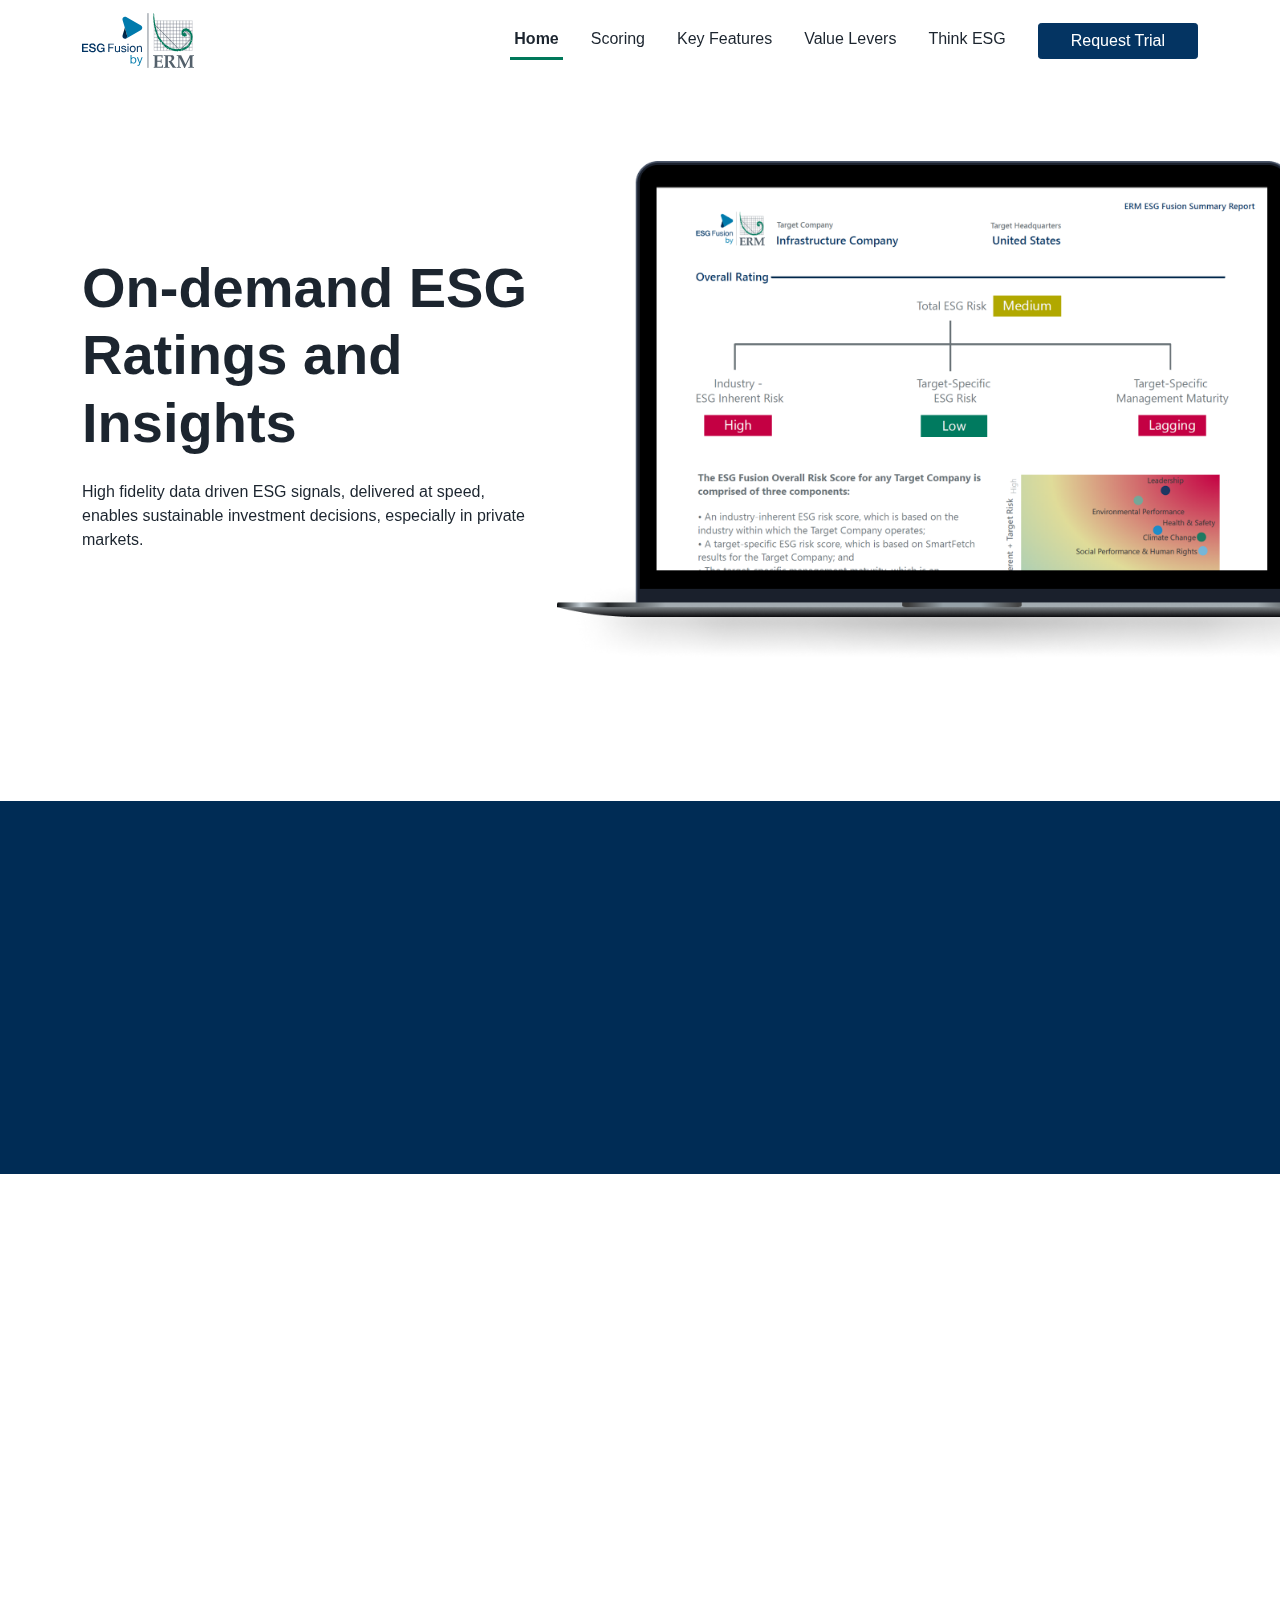
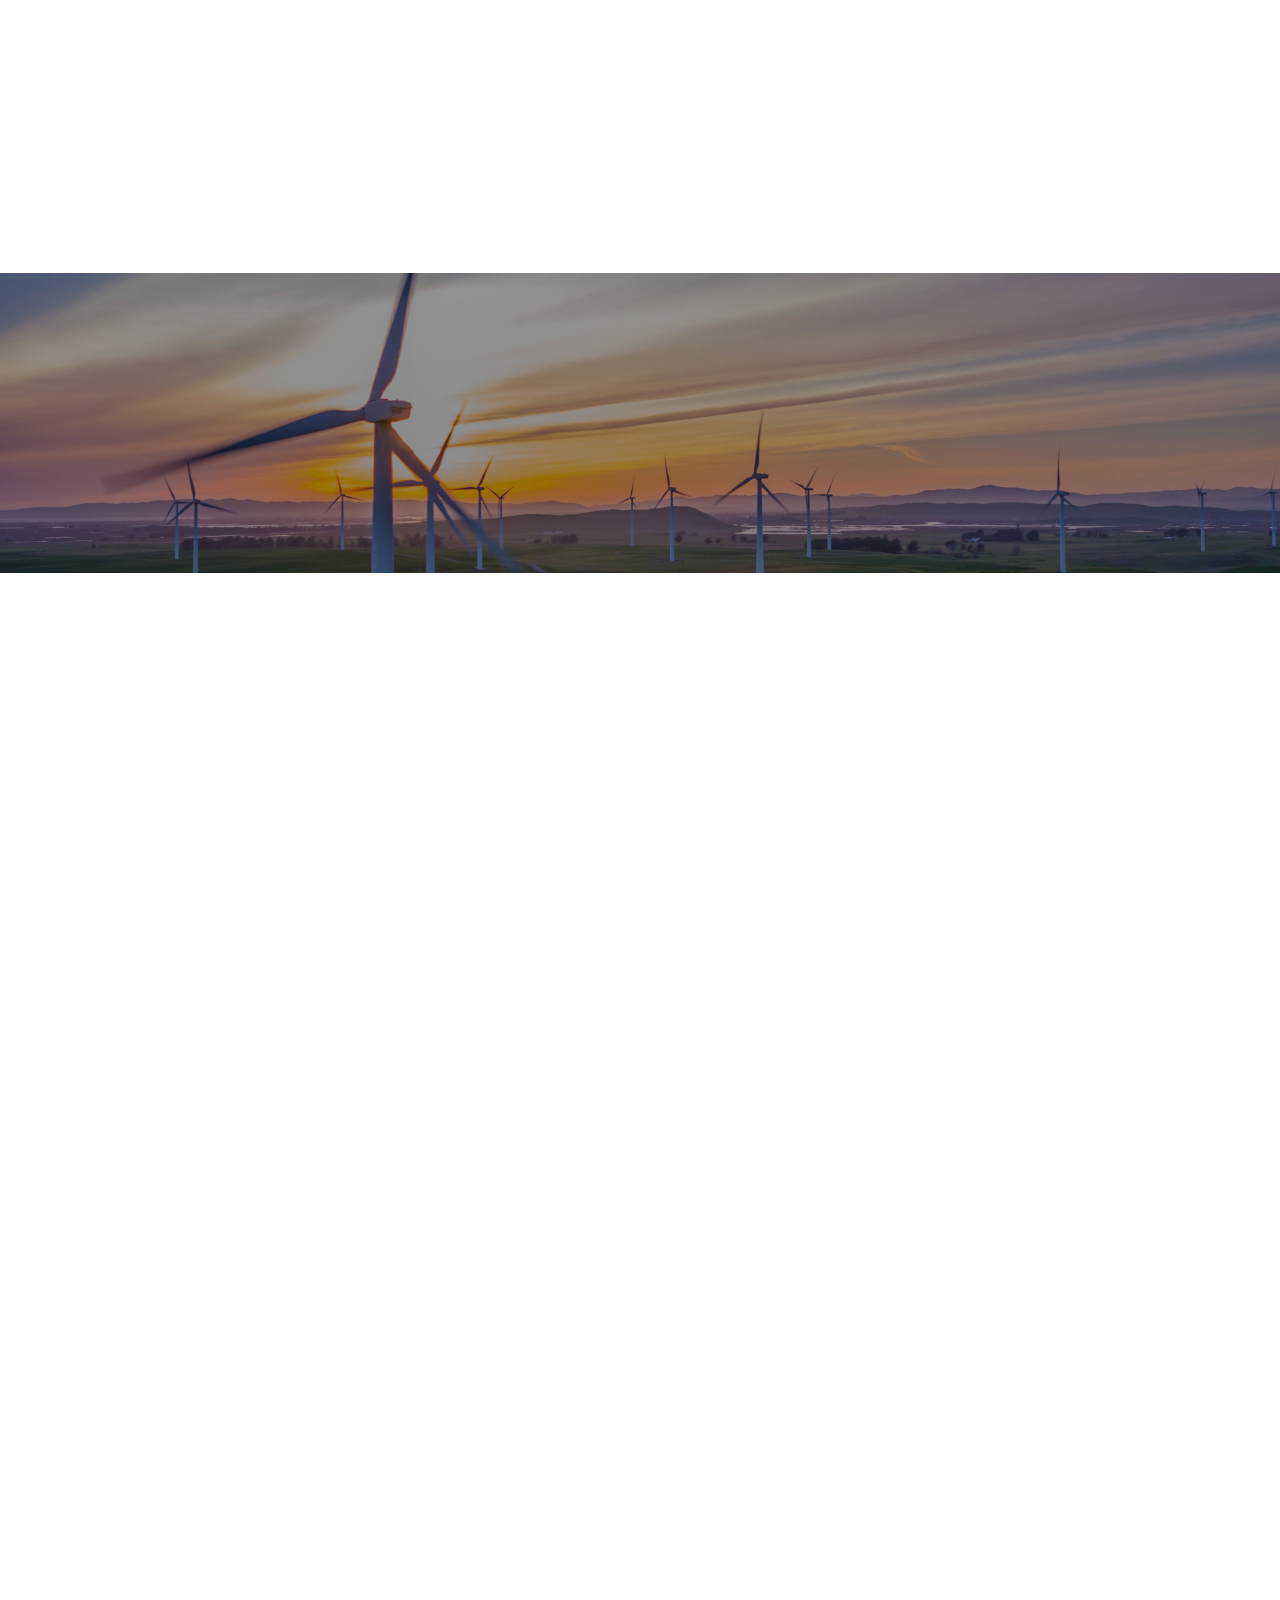
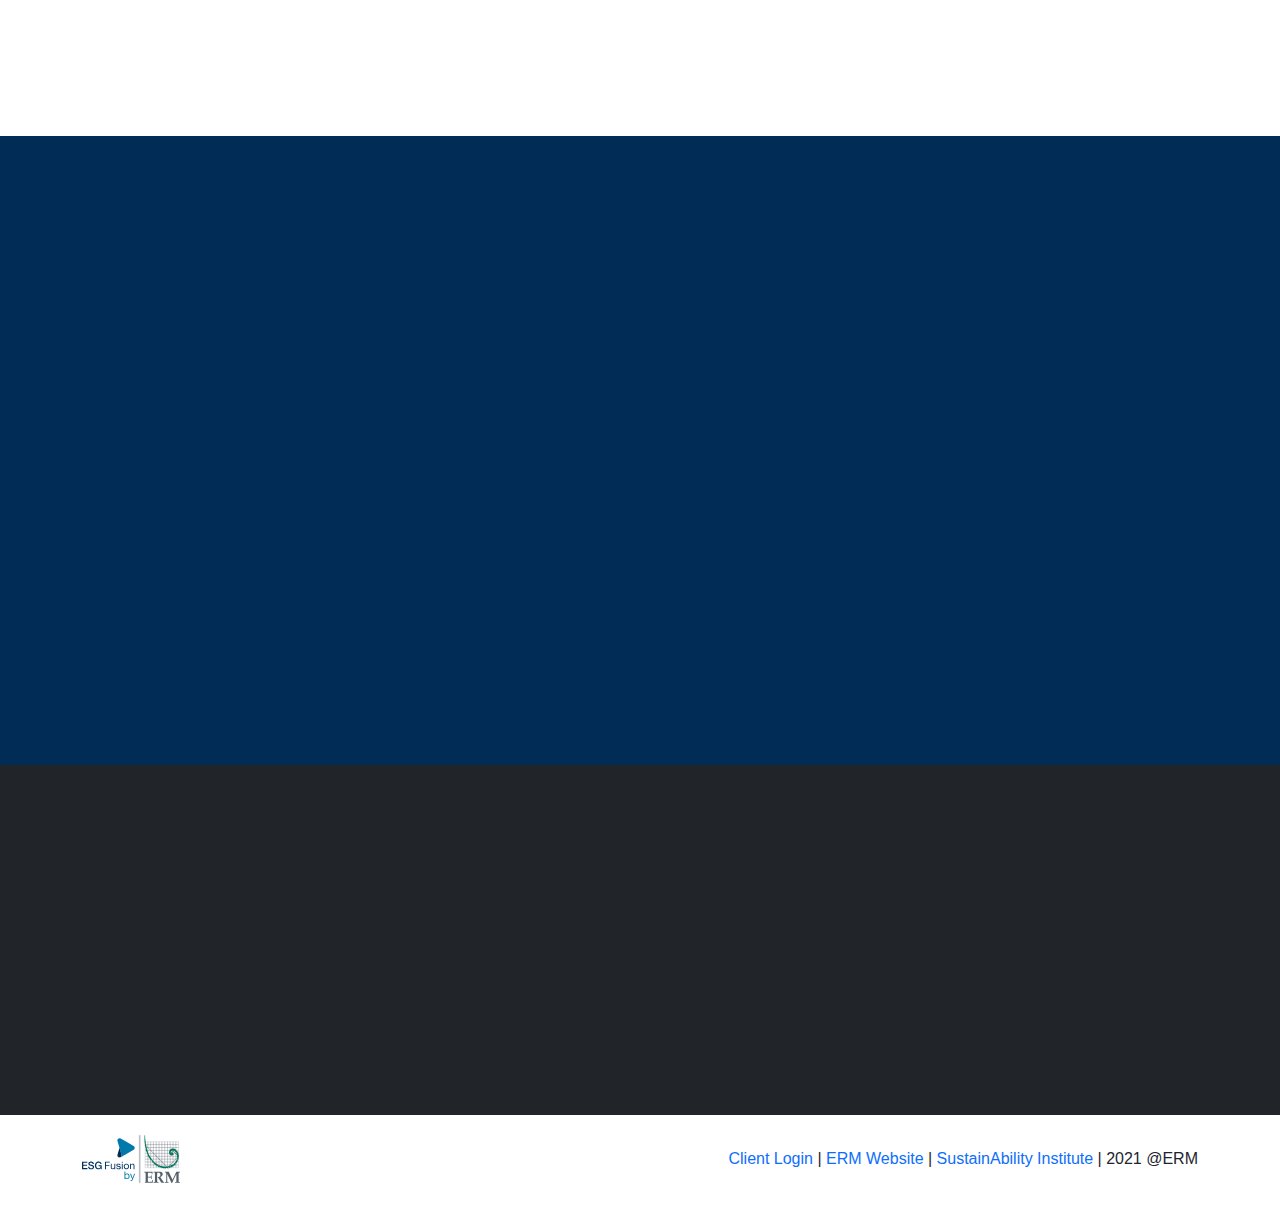
==== commit 7778de14: "Imported the dynmaic version of the site" ====
--- a/Updated/index.html
+++ b/Updated/index.html
@@ -22,10 +22,7 @@
     <link href="https://fonts.googleapis.com/css2?family=Source+Sans+Pro:wght@300;400;600;700;900&family=Source+Serif+Pro:wght@300;400;600;700;900&display=swap" rel="stylesheet"> -->
     <!-- Custom CSS -->
     <link rel="stylesheet" href="./assets/css/style.css">
-    <link
-      rel="stylesheet"
-      href="https://cdnjs.cloudflare.com/ajax/libs/animate.css/4.1.1/animate.min.css"
-    />
+    <link href="https://unpkg.com/aos@2.3.1/dist/aos.css" rel="stylesheet">
     <title>ESG Fusion</title>
 
     <link rel="apple-touch-icon" sizes="180x180" href="/apple-touch-icon.png">
@@ -42,7 +39,7 @@
     <nav class="navbar navbar-expand-lg fixed-top navbar-light bg-transparent" id="navbar">
       <div class="container-xl">
         <a class="navbar-brand" href="#">
-          <img src="./assets/img/FusionLogoSVG.svg" alt="" height="75" style="animation: 2s ease-in;">
+          <img src="./assets/img/FusionLogoSVG.svg" alt="" >
         </a>
         <button class="navbar-toggler" type="button" data-bs-toggle="collapse" data-bs-target="#navbarTogglerDemo02" aria-controls="navbarTogglerDemo02" aria-expanded="false" aria-label="Toggle navigation">
           <span class="navbar-toggler-icon"></span>
@@ -66,7 +63,6 @@
             </li>
           </ul>
           <form class="d-flex">
-            <a class="btn btn-sm btn-secondary ms-3" href="#" target="_blank" id="clientLoginLink">Sample Report</a>
             <button class="btn btn-sm btn-blue ms-3" type="button" data-bs-toggle="modal" data-bs-target="#scheduleModal">Request Trial</button>
           </form>
         </div>
@@ -75,126 +71,59 @@
 
     <!-- Header -->
     <div class="container-xl" id="home">
-      <div class="row">
-        <div class="col-6 animate__fadeInLeft py-lg">
-            <h2 class="display-3 fw-700 pt-2">On-demand ESG Ratings and Insights</h2>
-            <p class="fs-16 my-4">High-fidelity, data-driven ESG signals, delivered at speed, enable sustainable investment decisions, especially in private markets.</p>
-            <div class="row justify-content-start">
-        </div>
-      </div>
-    </div>
-    
-    <!-- Section 1 Key features -->
-
-    <div class="container-xl mt-2" id="scoring">
-      <div class="row pt-3 align-items-center gx-5">
+      <div class="row align-items-center">
+        <div class="col-5" data-aos="fade-right" data-aos-duration="2000">
+            <h2 class="display-4 fw-700 pt-2">On-demand ESG Ratings and Insights</h2>
+            <p class="fs-16 my-4">High fidelity data driven ESG signals, delivered at speed, enables sustainable investment decisions, especially in private markets.</p>
+        </div>
+        <div class="col-7" data-aos="fade-left" data-aos-duration="2000">
+          <img src="./assets/img/headerimage.png" style="height: 500px" alt="">
+        </div>
+      </div>
+    </div>
+
+    <div class="container-fluid bg-dark-blue py-5" id="intro-video">
+      <div class="container-xl">
+        <div class="row align-items-center gx-5">
+          <div class="col"  data-aos="fade-right" data-aos-duration="1000">
+            <video id="videoPlayer" class="w-100 mt-3" controls muted autoplay loop preload="auto">
+              <source src="#" type="video/mp4">
+            Your browser does not support the video tag.
+            </video>
+          </div>
+          <div class="col" data-aos="fade-left" data-aos-duration="1000">
+            <h2 class="pt-4 pb-2 fw-700">ESG domain expertise fused with advanced analytics</h2>
+            <p>ESG factors including climate change, diversity equity and inclusion (DEI), are vital to the success of privately owned companies and can no longer be ignored.
+                <br> <br>
+              ESG Fusion combines deep domain expertise with explainable AI techniques to deliver an augmented ESG service for investors.</p>
+          </div>
+        </div>
+      </div>
+    </div>
+
+    <div class="container-xl" id="v-f-business">
+
+      <div class="row" data-aos="fade-up" data-aos-duration="1000">
         <div class="col">
-          <video id="videoPlayer" class="w-100 mt-3" controls muted autoplay loop preload="auto">
-            <source src="#" type="video/mp4">
-          Your browser does not support the video tag.
-          </video>
-        </div>
-        <div class="col">
-          <h2 class="pt-4 pb-2 fw-700">ESG domain expertise fused with advanced analytics</h2>
-          <p>ESG factors including climate change and diversity, equity and inclusion (DEI) are vital to the success of privately owned companies and can no longer be ignored. ESG Fusion combines deep domain expertise with explainable AI techniques to deliver an augmented ESG service for investors.</p>
-        </div>
-      </div>
-
-      <div class="row pt-5 align-items-center gx-5">
-        <div class="col">
-          <h2 class="pt-4 pb-1 fw-700">Scoring Overview</h2>
-          <p>The ESG Fusion Risk Score comprises three key components and is powered by an advanced analytics engine:</p>
-          <img src="./assets/img/svg group section.svg" alt="ESG Fusion Scoring Overview" style="width: 100%;">
-        </div>
-      </div>
-    </div>
-    
-    <div class="container-xl mt-5" id="key-Features">
-      <div class="row pt-3">
-        <div class="col">
-          <h2 class="pt-3 pb-1 fw-700">Key Features</h2>
-          <div class="row">
-            <div class="col">
-              <h6 class=" text-dark">ESG Fusion provides the on-demand coverage you need with the right advice and high quality actionable results. </h6>
-            </div>
-          </div>
-        </div>
-      </div>
-      <div class="row py-3">
-        <div class="col">
-          <div class="card">
-            <div class="card-body">
-              <img src="./assets/img/on-demand.svg" class="" alt="">
-              <h4 class="card-title my-4">On-demand ESG ratings</h4>
-              <p class="card-text">
-                Investor chooses a company and we perform the research within 48 hours.
-              </p>
-              <br>
-              <a href="#" class="text-primary" data-bs-toggle="modal" data-bs-target="#pdfModal">Download Sample Report</a>
-            </div>
-          </div>
-        </div>
-        <div class="col">
-          <div class="card">
-            <div class="card-body">
-              <img src="./assets/img/Insights.svg" class="" alt="">
-              <h4 class="card-title my-4">Comprehensive ESG insights</h4>
-              <p class="card-text">
-                Including two ESG Risk dimensions – industry-driven business model risk and reputational risk – and measuring companies’ response to these risks.
-              </p>
-            </div>
-          </div>
-        </div>
-        <div class="col">
-          <div class="card">
-            <div class="card-body">
-              <img src="./assets/img/Risks.svg" class="" alt="">
-              <h4 class="card-title my-4">ESG risks and opportunities</h4>
-              <p class="card-text">
-                Measuring risks and opportunities for value creation as universal challenges of climate transition and sustainability are reshaping industries and markets.
-              </p>
-            </div>
-          </div>
-        </div>
-        <div class="col">
-          <div class="card">
-            <div class="card-body">
-              <img src="./assets/img/Use case.svg" class="" alt="">
-              <h4 class="card-title my-4">Access to deep ESG expertise</h4>
-              <p class="card-text">
-                Complemented by excellent client servicing team that offers sustainablity guidance and training on ratings and research. 
-              </p>
-            </div>
-          </div>
-        </div>
-      </div>
-    </div>
-
-    <!-- section 2  value for business-->
-
-    <div class="container-xl mt-5" id="v-f-business">
-      <div class="row">
-        <div class="col">
-          <h2 class="fw-700 pt-3 pb-1">Value Levers</h2>
-          <p>ESG Fusion enables our clients to integrate ESG research and ratings into their processes.</p>
-        </div>
-      </div>
-      <div class="row row-col-1 row-col-lg-3">
-
-        <div class="col-sm-6 col-lg-4 mb-4">
-          <div class="card h-100 border rounded">
+          <h2 class="fw-700 pt-3 pb-4">Value Levers</h2>
+          <!-- <p>ESG Fusion enables our clients to integrate ESG research and ratings into their processes</p> -->
+        </div>
+      </div>
+      <div class="row" data-aos="fade-up" data-aos-duration="1000">
+        <div class="col-4">
+          <div class="card border rounded h-100">
+            <img src="..." class="card-img-top" alt="...">
             <div class="card-body">
               <div class="d-flex align-items-center mb-3">
                 <img src="./assets/img/Value/Monitoring.svg" height="24" alt="">
                 <h5 class="card-title mb-0 ms-3">ESG Monitoring</h5>
               </div>
-              <p class="card-text">Measuring long-term business model-related ESG risks, and companies’ progress in addressing climate change and ESG challenges.</p>
-          </div>
-          </div>
-        </div>
-
-        <div class="col-sm-6 col-lg-4 mb-4">
-          <div class="card h-100 border rounded">
+              <p class="card-text">Measuring long-term business model related ESG risks, and companies’ progress in addressing Climate Change and ESG challenges.</p>
+          </div>
+          </div>
+        </div>
+        <div class="col-4">
+          <div class="card border rounded">
             <div class="card-body">
               <div class="d-flex align-items-center mb-3">
                 <img src="./assets/img/Value/due-diligence.svg" height="24" alt="">
@@ -203,10 +132,8 @@
               <p class="card-text">Fast ESG risk signal on negative screening of reputational and norms-based violations and in-depth Due Diligence as part of complex credit or equity deals.</p>
             </div>
           </div>
-        </div>
-
-        <div class="col-sm-6 col-lg-4 mb-4">
-          <div class="card h-100 border rounded">
+
+          <div class="card border rounded mt-3">
             <div class="card-body">
               <div class="d-flex align-items-center mb-3">
                 <img src="./assets/img/Value/scorecard.svg" height="24" alt="">
@@ -215,10 +142,8 @@
               <p class="card-text">Decision-useful ESG data, analyses and insights on a company and fund level.</p>
             </div>
           </div>
-        </div>
-
-        <div class="col-sm-6 col-lg-4 mb-4">
-          <div class="card h-100 border rounded">
+
+          <div class="card border rounded mt-3">
             <div class="card-body">
               <div class="d-flex align-items-center mb-3">
                 <img src="./assets/img/Value/engagement.svg" height="24" alt="">
@@ -228,21 +153,19 @@
             </div>
           </div>
         </div>
-
-        <div class="col-sm-6 col-lg-4 mb-4">
-          <div class="card h-100 border rounded">
+        <div class="col-4">
+          <div class="card border rounded">
             <div class="card-body">
               <div class="d-flex align-items-center mb-3">
                 <img src="./assets/img/Value/benchmarking.svg" height="24" alt="">
                 <h5 class="card-title mb-0 ms-3">ESG Benchmarking</h5>
               </div>
-              <p class="card-text">Comparing target performance within and across industries, i.e., comparing an Oil & Gas company with a professional services company.</p>
-            </div>
-          </div>
-        </div>
-
-        <div class="col-sm-6 col-lg-4 mb-4">
-          <div class="card h-100 border rounded">
+              <p class="card-text">Comparing target performance within and across industries, i.e.. Comparing an Oil & Gas company with professional services company.</p>
+            </div>
+            <img src="..." class="card-img-bottom" alt="...">
+          </div>
+
+          <div class="card border rounded mt-3">
             <div class="card-body">
               <div class="d-flex align-items-center mb-3">
                 <img src="./assets/img/Value/reporting.svg" height="24" alt="">
@@ -250,101 +173,192 @@
               </div>
               <p class="card-text">Reporting on ESG performance internally and externally to investors and relevant stakeholders.</p>
             </div>
-          </div>
-        </div>
-      </div>
-    </div>
-
-    <!-- section 4 Why ERM -->
-
-    <div class="container-xl mt-5" id="why-erm">
-      <div class="row">
-        <div class="col mb-2">
-          <h2 class="fw-700">Think ESG</h2>
-          <p>Thought leadership, briefings and reports – <a href="https://sustainability.com" target="_blank">SustainAbility Institute</a></p>
-        </div>
-      </div>
-      <div class="row row-col-1 row-col-lg-3 mt-2">
-        <div class="col">
-          <a href="https://www.sustainability.com/thinking/changing-climate-for-private-equity/" target="_blank">
-            <div class="card border-0 h-100 ">
-              <img src="./assets/img/link-1.jpg" class="card-img-top" style="width: 100%!important; height: 200px!important; object-fit: cover;" focusable="false"></img>
-              <div class="card-body ">
-                <p class="card-title h5">ERM and Ceres's combined strengths to study private equity’s grasp of climate-related trends</p>
-              </div>
-            </div>
-          </a>
-        </div>
-        <div class="col">
-          <a href="https://www.sustainability.com/thinking/connecting-esg-capital-markets-and-cfos/" target="_blank">
-            <div class="card border-0 h-100">
-              <img src="./assets/img/link-2.jpg" class="card-img-top" style="width: 100%!important; height: 200px!important; object-fit: cover;" focusable="false"></img>
-              <div class="card-body">
-                <p class="card-title h5">The evolving relationship between ESG, capital markets, and corporate finance.</p>
-                
-              </div>
-            </div>
-          </a>
-        </div>
-        <div class="col">
-          <a href="https://www.erm.com/news/private-equity-firms-that-are-esg-strong-are-likely-to-be-winners-as-businesses-reset-following-the-shocks-of-2020-a-new-survey-shows/" target="_blank">
-            <div class="card border-0 h-100">
-              <img src="./assets/img/link-3.png" class="card-img-top" focusable="false" style="width: 100%!important; height: 200px!important; object-fit: cover;"></img>
-              <div class="card-body">
-                <p class="card-title h5">Private Equity firms that are ‘ESG strong’ are likely to be winners</p>
-              </div>
-            </div>
-          </a>
-        </div>
-      </div>
-      <div class="row">
-        <div class="col mb-3 text-center mt-5">
-          <h2 class="fw-700">Sustainability is our business</h2>
-        </div>
-      </div>
-      <div class="row">
-        <div class="col">
-          <div class="row mt-3">
-            <div class="col text-center p-3"> 
-              <img src="./assets/img/ERM-1.svg" class="" alt="">
-              <h6 class="fw-700 pt-2">50 Years of ESG Excellence</h6>
-              <p class="py-2">The largest global pure play sustainability consultancy with hundreds of analysts around the world with deep “on the ground” expertise</p>
-            </div>
-            <div class="col text-center p-3">
-              <img src="./assets/img/ERM-2.svg" class="" alt="">
-              <h6 class="fw-700 pt-2">Quality through leadership</h6>
-              <p class="py-2">Relevant, credible, unique content shared through an extensive network of ESG experts with a consultative approach through and through</p>
-            </div>
-          </div>
-          <div class="row">
-            <div class="col text-center p-3">
-              <img src="./assets/img/ERM-3.svg" class="" alt="">
-              <h6 class="fw-700 pt-2">A Robust Business</h6>
-              <p class="py-2">A growing client portfolio consisting of over 400+ clients</p>
-            </div>
-            <div class="col text-center p-3">
-              <img src="./assets/img/ERM-4.svg" class="" alt="">
-              <h6 class="fw-700 pt-2">World Class Consultancy</h6>
-              <p class="py-2">ERM supports clients to operationalize sustainability with our “boots to boardroom” approach by developing strategic and technical solutions for any objective at all levels of the organization</p>
-            </div>
-          </div>
-        </div>
-      </div>
-
-    </div>
-
-    <!-- section 5 Latest update -->
+          </div>          
+        </div>
+
+        
+      </div>
+    </div>
 
     <div class="container-fluid" id="demo1">
       <div class="row align-items-center" style="height: 300px;">
-        <div class="col">
+        <div class="col" data-aos="fade-up" data-aos-duration="1000">
           <div class="text-center">
             <h1 class="fw-700 text-white">Get Started Now</h1>
-            <button class="btn btn-sm btn-blue" data-bs-toggle="modal" data-bs-target="#scheduleModal">Request Trial</button>
-          </div>
-        </div>
-      </div>
-    </div>
+            <button class="btn btn-sm btn-blue mt-3" data-bs-toggle="modal" data-bs-target="#scheduleModal">Request Trial</button>
+          </div>
+        </div>
+      </div>
+    </div>
+    
+    <div class="container-xl" id="scoring">
+      <div class="row pt-3 align-items-center" data-aos="fade-up" data-aos-duration="1000">
+        <div class="col">
+          <h2 class="pt-4 pb-4 fw-700">Scoring Overview</h2>
+        </div>
+      </div>
+      <div class="row">
+        <div class="col" data-aos="fade-up" data-aos-duration="1000">
+          <ul class="nav nav-pills mb-3" id="pills-tab" role="tablist">
+            <li class="nav-item" role="presentation">
+              <button class="nav-link active" id="pills-product-tab" data-bs-toggle="pill" data-bs-target="#pills-product" type="button" role="tab" aria-controls="pills-product" aria-selected="true">Product</button>
+            </li>
+            <li class="nav-item" role="presentation">
+              <button class="nav-link" id="pills-method-tab" data-bs-toggle="pill" data-bs-target="#pills-method" type="button" role="tab" aria-controls="pills-method" aria-selected="false">Methodology</button>
+            </li>
+          </ul>
+          <div class="tab-content" id="pills-tabContent">
+            <div class="tab-pane fade show active" id="pills-product" role="tabpanel" aria-labelledby="pills-product-tab">
+              <div id="carouselExampleCaptions" class="carousel slide" data-bs-ride="carousel">
+                <div class="carousel-indicators">
+                  <button type="button" data-bs-target="#carouselExampleCaptions" data-bs-slide-to="0" class="active" aria-current="true" aria-label="Slide 1"></button>
+                  <button type="button" data-bs-target="#carouselExampleCaptions" data-bs-slide-to="1" aria-label="Slide 2"></button>
+                  <button type="button" data-bs-target="#carouselExampleCaptions" data-bs-slide-to="2" aria-label="Slide 3"></button>
+                </div>
+                <div class="carousel-inner">
+                  <div class="carousel-item active">
+                    <img src="./assets/img/feature_1.jpg" class="d-block w-100" alt="...">
+                    <div class="carousel-caption d-none d-md-block">
+                      <h5>First slide label</h5>
+                      <p>Some representative placeholder content for the first slide.</p>
+                    </div>
+                  </div>
+                  <div class="carousel-item">
+                    <img src="./assets/img/feature_2.jpg" class="d-block w-100" alt="...">
+                    <div class="carousel-caption d-none d-md-block">
+                      <h5>Second slide label</h5>
+                      <p>Some representative placeholder content for the second slide.</p>
+                    </div>
+                  </div>
+                  <div class="carousel-item">
+                    <img src="./assets/img/feature_3.jpg" class="d-block w-100" alt="...">
+                    <div class="carousel-caption d-none d-md-block">
+                      <h5>Third slide label</h5>
+                      <p>Some representative placeholder content for the third slide.</p>
+                    </div>
+                  </div>
+                </div>
+                <button class="carousel-control-prev" type="button" data-bs-target="#carouselExampleCaptions" data-bs-slide="prev">
+                  <span class="carousel-control-prev-icon" aria-hidden="true"></span>
+                  <span class="visually-hidden">Previous</span>
+                </button>
+                <button class="carousel-control-next" type="button" data-bs-target="#carouselExampleCaptions" data-bs-slide="next">
+                  <span class="carousel-control-next-icon" aria-hidden="true"></span>
+                  <span class="visually-hidden">Next</span>
+                </button>
+              </div>
+            </div>
+            <div class="tab-pane fade" id="pills-method" role="tabpanel" aria-labelledby="pills-method-tab">
+              <div class="row pt-3 align-items-center">
+                <div class="col">
+                  <img src="./assets/img/svg group section.svg" class="s-img" alt="ESG Fusion Scoring Overview" style="width: 100%;">
+                </div>
+              </div>
+            </div>
+          </div>
+        </div>
+      </div>
+    </div>
+
+
+    <div class="container-fluid bg-dark-blue" id="key-Features">
+      <div class="container-xl">
+        <div class="row pt-3">
+          <div class="col" data-aos="fade-up" data-aos-duration="1000">
+            <h2 class="pt-3 pb-4 fw-700">Key Features</h2>
+          </div>
+        </div>
+        <div class="row py-3" data-aos="fade-up" data-aos-duration="1000">
+          <div class="col text-center">
+            <div class="card">
+              <div class="card-body">
+                <img src="./assets/img/on-demand.svg" class="" alt="">
+                <h4 class="card-title my-4">On demand <br> ESG ratings</h4>
+                <p class="card-text">
+                  Investor chooses a company and we perform the research within 48 hours
+                </p>
+                <br>
+                <a href="#" class="text-primary" data-bs-toggle="modal" data-bs-target="#pdfModal">Download Sample Report</a>
+              </div>
+            </div>
+          </div>
+          <div class="col text-center">
+            <div class="card">
+              <div class="card-body">
+                <img src="./assets/img/Insights.svg" class="" alt="">
+                <h4 class="card-title my-4">Comprehensive <br> ESG insights</h4>
+                <p class="card-text">
+                  Including two ESG Risk dimensions - industry-driven business model risk and reputational risk- and measuring companies’ response to these risks.
+                </p>
+              </div>
+            </div>
+          </div>
+          <div class="col text-center">
+            <div class="card">
+              <div class="card-body">
+                <img src="./assets/img/Risks.svg" class="" alt="">
+                <h4 class="card-title my-4">ESG risks and <br> opportunities</h4>
+                <p class="card-text">
+                  Measuring risks and opportunities for value creation as universal challenges of climate transition and sustainability are reshaping industries and markets.
+                </p>
+              </div>
+            </div>
+          </div>
+          <div class="col text-center">
+            <div class="card">
+              <div class="card-body">
+                <img src="./assets/img/Use case.svg" class="" alt="">
+                <h4 class="card-title my-4">Access to deep <br> ESG Expertise</h4>
+                <p class="card-text">
+                  Complemented by excellent client servicing team that offers sustainablity guidance and training on ratings and research. 
+                </p>
+              </div>
+            </div>  
+          </div>
+        </div>
+      </div>
+    </div>
+    
+
+    <!-- <div class="container-fluid bg-dark pb-0" id="why-erm">
+      <div class="container-xl">
+        <div class="row">
+          <div class="col mb-3" data-aos="fade-up">
+            <h2 class="fw-700 pb-4 text-white">Sustainability is our business</h2>
+          </div>
+        </div>
+      </div>
+      
+      
+    </div> -->
+
+   
+    <div class="container-fluid px-0 bg-dark pb-0" id="why-erm">
+      <div class="row row-col-1 row-col-lg-3 g-0" data-aos="fade-up" data-aos-duration="1000">
+        <div class="col col-md-4 text-center hover-push" style="height: 350px;">
+          <div class="hover-backdrop" style="background:url('./assets/img/feature_1.jpg')"></div>
+          <div class="hover-caption bottom-left bottom-right pb-5">
+            <h5 class="text-white m-b-25">ERM and Ceres's combined strengths to study <br> private equity’s grasp of climate-related trends</h5>
+            <a class="fs-12 hint-text text-white all-caps" href="https://www.sustainability.com/thinking/changing-climate-for-private-equity/" target="_blank">More information</a>
+          </div>
+        </div>
+        <div class="col col-md-4 text-center hover-push" style="height: 350px;">
+          <div class="hover-backdrop" style="background:url('./assets/img/feature_2.jpg')"></div>
+          <div class="hover-caption bottom-left bottom-right pb-5">
+            <h5 class="text-white m-b-25">The evolving relationship between ESG, <br> capital markets, and corporate finance.</h5>
+            <a class="fs-12 hint-text text-white all-caps" href="https://www.sustainability.com/thinking/connecting-esg-capital-markets-and-cfos/" target="_blank">More information</a>
+          </div>
+        </div>
+        <div class="col col-md-4 text-center hover-push" style="height: 350px;">
+          <div class="hover-backdrop" style="background:url('./assets/img/feature_3.jpg')"></div>
+          <div class="hover-caption bottom-left bottom-right pb-5">
+            <h5 class="text-white m-b-25">Private Equity firms that are <br> ‘ESG strong’ are likely to be winners</h5>
+            <a class="fs-12 hint-text text-white all-caps" href="https://www.erm.com/news/private-equity-firms-that-are-esg-strong-are-likely-to-be-winners-as-businesses-reset-following-the-shocks-of-2020-a-new-survey-shows/" target="_blank">More information</a>
+          </div>
+        </div>
+      </div>
+    </div>
+    
 
     <!-- footer -->
 
@@ -376,7 +390,7 @@
           <div class="modal-header border-0 align-items-start">
             <span>
               <h5 class="modal-title mb-1 fw-600" id="scheduleModalLabel">Schedule a Demo</h5>
-              <p>Please enter your contact details. Our ESG Fusion experts will reach out to you soon!</p>
+              <p>Please enter your contact details, our ESG Fusion experts will reach out to you soon!</p>
             </span>
             <button type="button" class="btn-close mt-1" data-bs-dismiss="modal" aria-label="Close"></button>
           </div>
@@ -401,7 +415,7 @@
                   </div>
                   <div class="row mb-2">
                     <div class="col">
-                      <label for="email" class="form-label">Email Address <span class="text-danger"><strong>*</strong></span></label>
+                      <label for="email" class="form-label">Email address <span class="text-danger"><strong>*</strong></span></label>
                       <input type="email" class="form-control" id="email" name="email" maxlength="400" required>
                     </div>
                     <div class="col">
@@ -419,7 +433,7 @@
                   </div>
                   <div class="row mb-2">
                     <div class="col">
-                      <label for="company" class="form-label">Company Name <span class="text-danger"><strong>*</strong></span></label>
+                      <label for="company" class="form-label">Company name <span class="text-danger"><strong>*</strong></span></label>
                       <input type="text" class="form-control" id="company" name="company" maxlength="200" required>
                     </div>
                     <div class="col">
@@ -442,7 +456,7 @@
             <div class="form-check">
               <input class="form-check-input" type="checkbox" value="" id="flexCheckDefault">
               <label class="form-check-label" for="flexCheckDefault">
-                I understand that the information I provide is subject to ERM’s Privacy Notice.
+                I understand that the information provided by me is subject to ERM’s Privacy Notice.
               </label>
             </div>
             <div >
@@ -539,5 +553,9 @@
     <script src="./lib/pdfjs/build/pdf.js"></script>
     <script src="./lib/pdfviewer.js"></script>
     <script src="./lib/index.js"></script>
+    <script src="https://unpkg.com/aos@2.3.1/dist/aos.js"></script>
+    <script>
+      AOS.init();
+    </script>
   </body>
 </html>--- a/Updated/assets/css/style.css
+++ b/Updated/assets/css/style.css
@@ -68,6 +68,14 @@
 
 .bg-light-blue{
     background: #cff5ff;   
+}
+
+.bg-dark-blue{
+    background: #002C55;
+}
+
+.bg-dark-blue a, .bg-dark-blue p, .bg-dark-blue h1, .bg-dark-blue h2, .bg-dark-blue h3, .bg-dark-blue h4, .bg-dark-blue h5, .bg-dark-blue h6{
+    color: #fff !important;
 }
 
 .gred-blue{
@@ -102,27 +110,21 @@
     border-bottom: 3px solid #00785A;
 }
 
-
+.navbar .navbar-brand img{
+    height: 55px;
+    transform-origin: top left;
+    transition-duration: .2s;
+}
 /* backgounds for each section */
 
-body{
-    background-image: url(../img/header-background.png);
-    background-repeat: no-repeat;
-    background-color: #FBFDFF;
-    background-position-y: top;
-    background-position-x: right;
+#home, #intro-video, #v-f-business, #scoring, #key-Features{
+    padding-top: 5rem;
+    padding-bottom: 5rem;;
 }
 
 #home{
-    padding-top: 9rem;
-    padding-bottom: 2rem;
-}
-
-
-#scoring-overview{
-    background-image: url(../img/section-2-background.png);
-    background-repeat: no-repeat;
-    background-position: right 20%;
+    margin-top: 81px;
+    height: 80vh;
 }
 
 
@@ -145,42 +147,27 @@
 }
 
 
-/* card design and animation for  key Features section cards */
+/* card design for key Features section cards */
 
 #key-Features .card{
-    border-radius: 10px;
-    background-color: #FFFFFF;
-    border: 1px solid #DDDDDD;
-    height: 450px;
-    cursor: pointer;
-    padding: 40px 20px;
-    overflow:hidden;
+   border: 0;
+   background-color: transparent;
 }
 
 #key-Features .card img{
     width: 50px;
+    margin-bottom: 12px;
 }
 
 #key-Features .card .card-title{
-    text-align: left;
-    font-family: 'Helvetica-neue', sans-serif;
     font-weight: 700;
-}
-
-/* card and tabs  design and animation for value for business section cards */
-
-#v-f-business .nav-pills .nav-link{
-    background: #CFF5FF;
-    margin-right: 24px;
-    color: #333;
-    padding: 7px 35px;
-    font-weight: 400;
-}
-
-#v-f-business .nav-pills .nav-link:hover, #v-f-business .nav-pills .nav-link.active{
-    background: #1DA9E2;
-    color: #FFFFFF;
-}
+    font-size: 20px;
+    margin-bottom: 10px;
+    color: #555;
+}
+
+/* card and tabs for value for business section cards */
+
 
 #v-f-business .card{
     border-radius: 0;
@@ -216,7 +203,80 @@
 }
 
 
-
+/* full length cards */
+
+.hover-push {
+    background: #000;
+    position: relative;
+    cursor: pointer;
+  }
+  .hover-push:hover .hover-backdrop {
+    opacity: .6;
+  }
+  .hover-push:hover .hover-caption {
+    -webkit-transform: translate3d(0, -20px, 0);
+    transform: translate3d(0, -20px, 0);
+  }
+  .hover-push:hover .hover-caption a {
+    opacity: 1;
+  }
+  .hover-push:hover .hover-caption a:after {
+    -webkit-transform: translate3d(0, 40px, 0);
+    transform: translate3d(0, 40px, 0);
+    opacity: 1;
+  }
+  .hover-push .hover-backdrop {
+    opacity: .8;
+    background-size: cover !important;
+    background-position: center !important;
+    width: 100%;
+    height: 100%;
+    position: absolute;
+    left: 0;
+    top: 0;
+    -webkit-transition: all 0.35s;
+    transition: all 0.35s;
+  }
+  .hover-push .hover-caption {
+    position: relative;
+    z-index: 1;
+    -webkit-backface-visibility: hidden;
+    backface-visibility: hidden;
+    -webkit-transition: all 0.35s;
+    transition: all 0.35s;
+  }
+  .hover-push .hover-caption a {
+    display: inline-block;
+    margin: 0 auto;
+    position: relative;
+    -webkit-transition: all 0.35s;
+    transition: all 0.35s;
+  }
+  .hover-push .hover-caption a:after {
+    position: absolute;
+    bottom: 32px;
+    left: 0;
+    width: 100%;
+    height: 2px;
+    background: #fff;
+    content: '';
+    -webkit-transform: translate3d(0, 80px, 0);
+    transform: translate3d(0, 80px, 0);
+    opacity: 0;
+    -webkit-transition: all 0.35s;
+    transition: all 0.35s;
+  }
+
+  .bottom-left {
+    position: absolute !important;
+    bottom: 1px;
+    left: 0;
+  }
+  .bottom-right {
+    position: absolute !important;
+    bottom: 0;
+    right: 0;
+  }
 
 /* buttons and badges in primary blue color */
 
